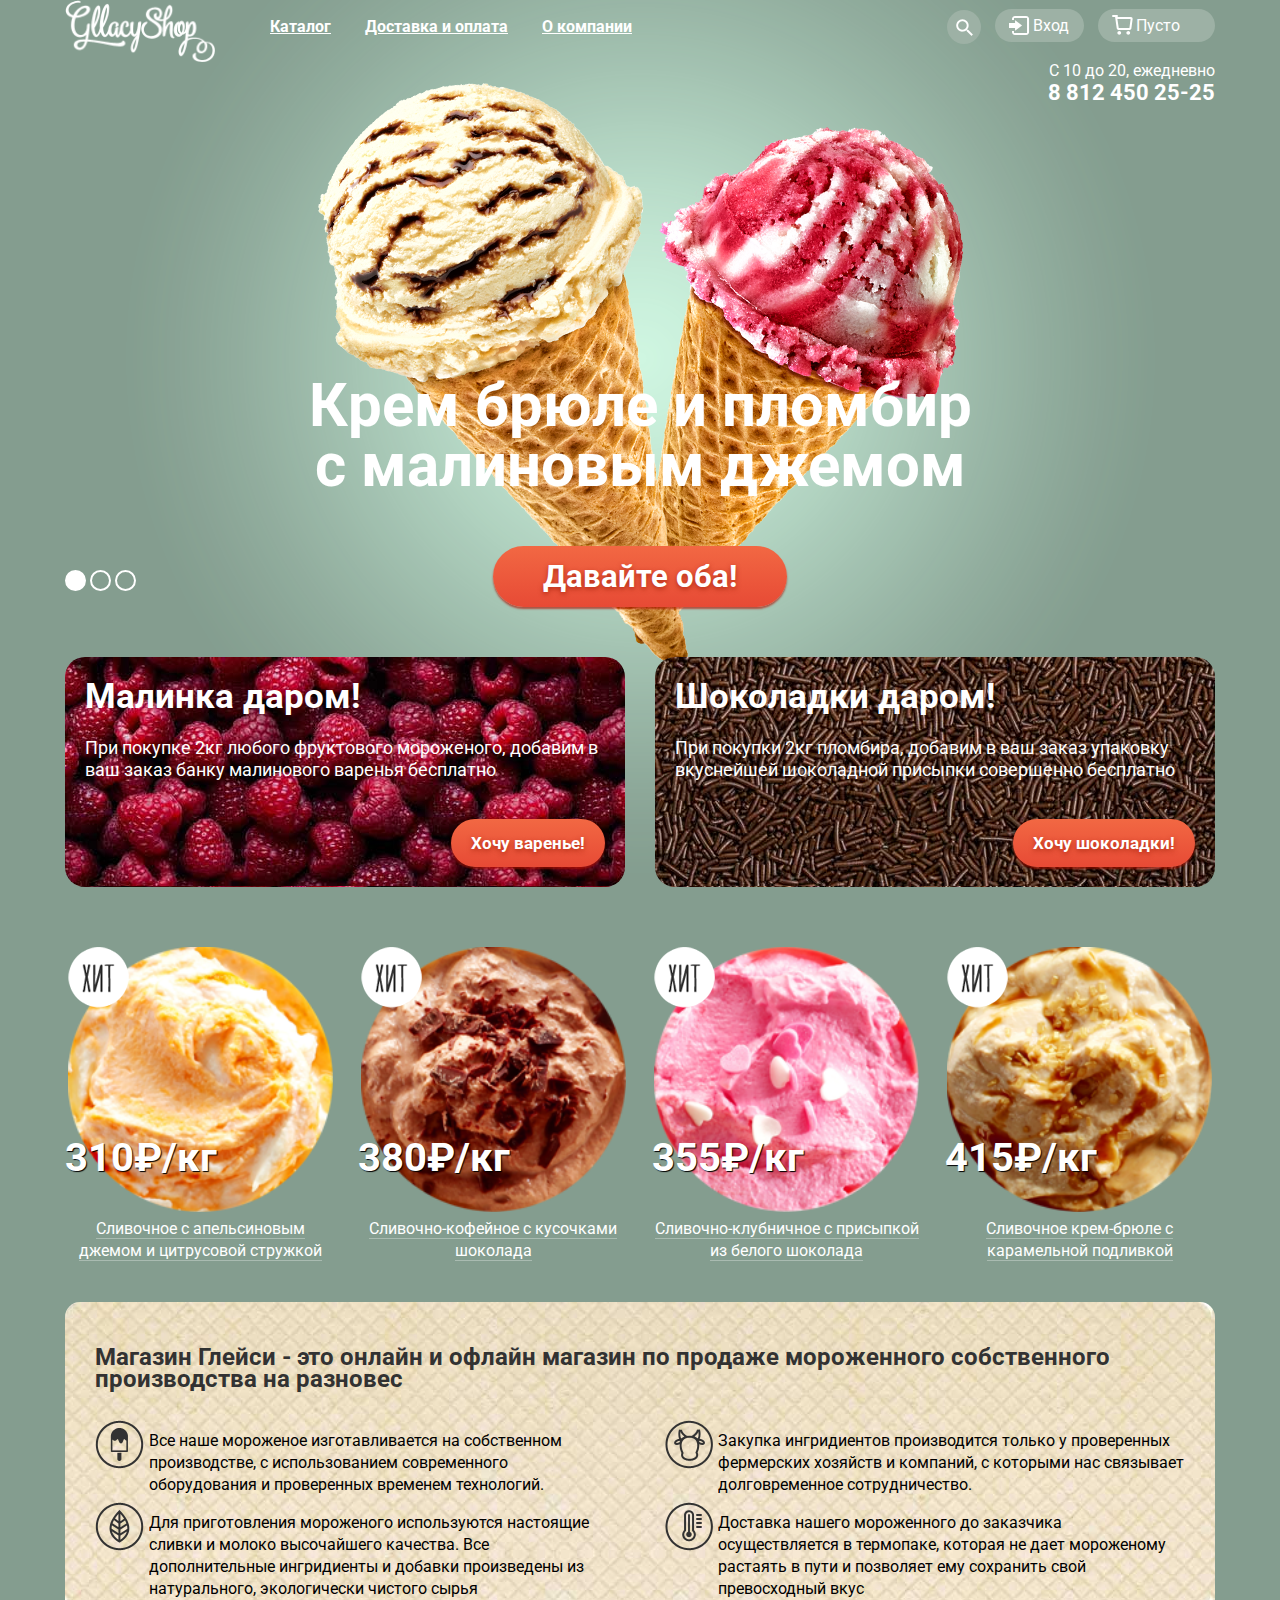
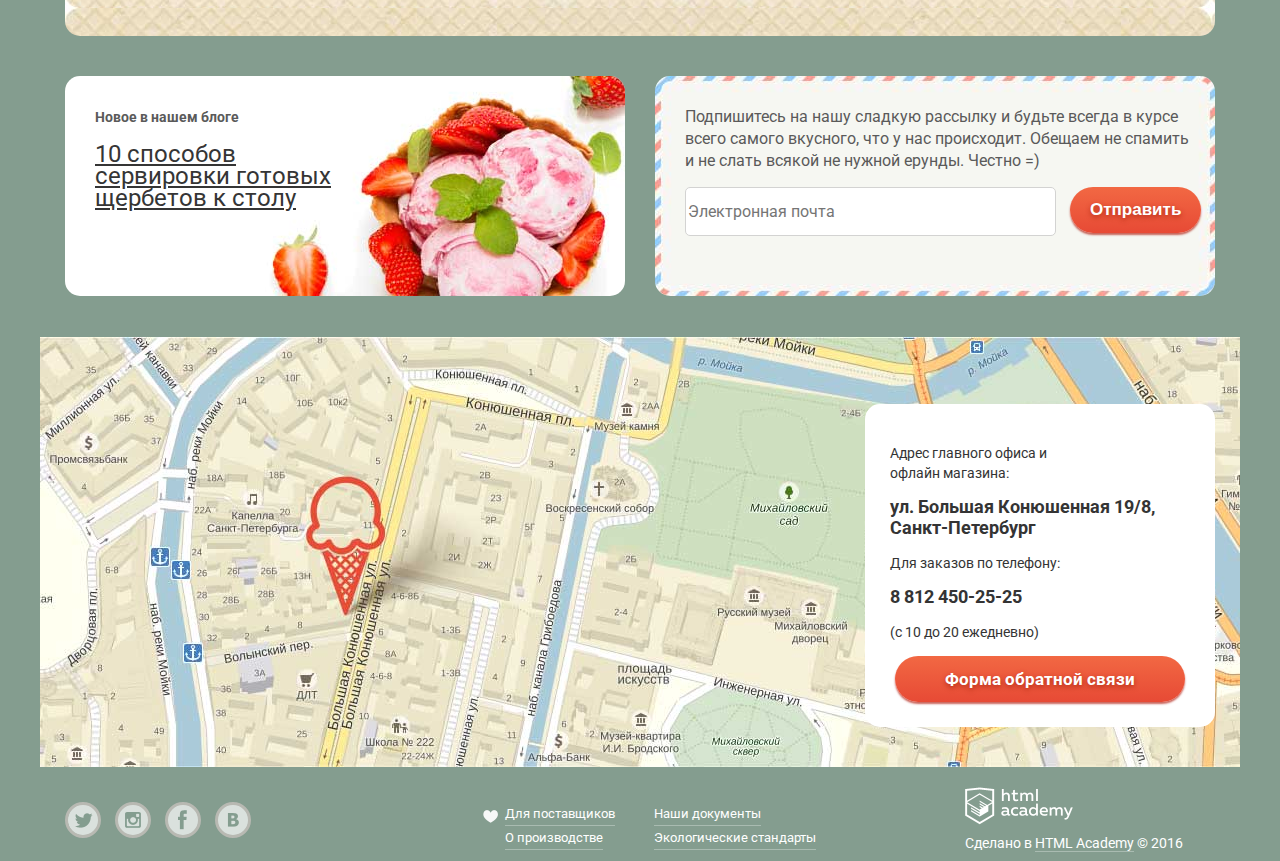
==== index.html @ c6b17bcb "Глэйси с элементами стилей" ====
<!DOCTYPE html>
<html lang="ru">
  <head>
    <meta charset="utf-8">
    <title>HTML Academy: Глейси</title>
    <link href='https://fonts.googleapis.com/css?family=Roboto:400,700&subset=latin,cyrillic-ext' rel='stylesheet' type='text/css'>
    <link rel="stylesheet" href="css/style.css">
  </head>
  <body>
    <input type="radio" id="btn_1" name="radio_toggle" class="radio_btn" checked>
    <input type="radio" id="btn_2" name="radio_toggle" class="radio_btn">
    <input type="radio" id="btn_3" name="radio_toggle" class="radio_btn">
    <div class="site_wrapper">
      <header class="main_header">
        <div class="container  clearfix">
          <img src="img/logo154-64.png" class="main_logo">
          <nav class="main_navigation">
            <ul>
              <li><a href="#">Каталог</a></li>
              <li><a href="#">Доставка и оплата</a></li>
              <li><a href="#">О компании</a></li>
            </ul>
          </nav>
          <div class="user_block">
            <div class="user_block_search">
              <div class="search_icon"></div>
              <input type="search" class="input_block_search">
            </div>
            <div class="user_block_enter">
              <a href="#">Вход</a>
            </div>
            <div class="user_block_basket">
              <a href="#">Пусто</a>
            </div>
          </div>
          <div class="work_time">
              C 10 до 20, ежедневно
              <b>8 812 450 25-25</b>
          </div>
        </div>
      </header>
      <main class="container">
        <div class="main_slider">
          <div class="slider_control">
            <label for="btn_1" class="slider_control_btn"></label>
            <label for="btn_2" class="slider_control_btn"></label>
            <label for="btn_3" class="slider_control_btn"></label>
          </div>
          <div class="slider_items" id="slider_item_1">
            <h2>Крем брюле и пломбир с малиновым джемом</h2>
            <a href="#" class="slider_btn">Давайте оба!</a>
          </div>
          <div class="slider_items" id="slider_item_2">
            <h2>Шоколадный пломбир и лимонный сорбет</h2>
            <a href="#" class="slider_btn">Давайте оба!</a>
          </div>
          <div class="slider_items" id="slider_item_3">
            <h2>Пломбир с помадкой и клубничный щербет</h2>
            <a href="#" class="slider_btn">Давайте оба!</a>
          </div>
        </div>
        <section class="main_actions clearfix">
          <article class="main_actions_item straw_item">
           <h2>Малинка даром!</h2>
           <p>При покупке 2кг любого фруктового мороженого,
             добавим в ваш заказ банку малинового варенья бесплатно</p>
           <a class="btn_style" href="#">Хочу варенье!</a>
         </article>
         <article class="main_actions_item choco_item">
           <h2>Шоколадки даром!</h2>
           <p>При покупки 2кг пломбира, добавим в ваш заказ упаковку
            вкуснейшей шоколадной присыпки совершенно бесплатно</p>
           <a class="btn_style" href="#">Хочу шоколадки!</a>
         </article>
        </section>
        <section class="main_catalog_item">
          <article class="catalog_item">
            <img src="img/icon/hit.png" class="hit_img">
            <img src="img/citrus.png" width="265px" height="265px" class="catalog_img">
            <div class="catalog_price">310&#8381/кг</div>
            <a href="#" class="catalog_btn">Сливочное с апельсиновым джемом и цитрусовой стружкой</a>
          </article>
          <article class="catalog_item">
            <img src="img/icon/hit.png" class="hit_img">
            <img src="img/choco.png" width="265px" height="265px" class="catalog_img">
            <div class="catalog_price">380&#8381/кг</div>
            <a href="#" class="catalog_btn">Сливочно-кофейное с кусочками шоколада</a>
          </article>
          <article class="catalog_item">
            <img src="img/icon/hit.png" class="hit_img">
            <img src="img/straw.png" width="265px" height="265px" class="catalog_img">
            <div class="catalog_price">355&#8381/кг</div>
            <a href="#" class="catalog_btn">Сливочно-клубничное с присыпкой из белого шоколада</a>
          </article>
          <article class="catalog_item">
            <img src="img/icon/hit.png" class="hit_img">
            <img src="img/cream.png" width="265px" height="265px" class="catalog_img">
            <div class="catalog_price">415&#8381/кг</div>
            <a href="#" class="catalog_btn">Сливочное крем-брюле с карамельной подливкой</a>
          </article>
        </section>
        <div class="main_shop_about clearfix">
          <h3>Магазин Глейси - это онлайн и офлайн магазин по продаже мороженного
              собственного производства на разновес</h3>
          <div class="shop_about_left">
            <div class="shop_about_block">
              <img src="img/icon/icecream49-49.png">
              <p>Все наше мороженое изготавливается на собственном производстве,
                       с использованием современного оборудования и проверенных временем
                       технологий.</p>
            </div>
            <div class="shop_about_block">
              <img src="img/icon/leaf49-49.png">
              <p>Для приготовления мороженого используются настоящие сливки и
                       молоко высочайшего качества. Все дополнительные ингридиенты и
                       добавки произведены из натурального, экологически чистого
                       сырья</p>
            </div>
          </div>
          <div class="shop_about_right">
            <div class="shop_about_block">
              <img src="img/icon/cow49-49.png">
              <p>Закупка ингридиентов производится только у проверенных
                       фермерских хозяйств и компаний, с которыми нас связывает
                       долговременное сотрудничество.</p>
            </div>
            <div class="shop_about_block">
              <img src="img/icon/term48-49.png">
              <p>Доставка нашего мороженного до заказчика осуществляется
                       в термопаке, которая не дает мороженому растаять в пути
                       и позволяет ему сохранить свой превосходный вкус</p>
            </div>
          </div>
        </div>
        <div class="shop_blog clearfix">
          <div class="shop_blog_new">
            <h3>Новое в нашем блоге</h3>
            <a href="#">10 способов сервировки готовых щербетов к столу</a>
          </div>
          <div class="shop_blog_subscribe">
            <p>Подпишитесь на нашу сладкую рассылку и будьте всегда в курсе
             всего самого вкусного, что у нас происходит. Обещаем не спамить
             и не слать всякой не нужной ерунды. Честно =)</p>
             <form method="get" action="#">
               <input type="text" name="mail" placeholder="Электронная почта">
               <button type="submit" class="btn_style">Отправить</button>
             </form>
           </div>
        </div>
      <div class="container_map">
        <img src="img/map1200-430.jpg">;
        <div class="map_block_address">
          <p>Адрес главного офиса и
             офлайн магазина:</p>
          <b>ул. Большая Конюшенная 19/8, Санкт-Петербург</b>
          <p>Для заказов по телефону:</p>
             <b>8 812 450-25-25</b>
             <p>(с 10 до 20 ежедневно)</p>
          <a class="address_btn" href="#">Форма обратной связи</a>
        </div>
      </div>
    </main>
    <footer class="main_footer">
      <div class="container  clearfix">
        <div class="social_block">
          <a href="#"><div class="twitter_block"></div></a>
          <a href="#"><div class="insta_block"></div></a>
          <a href="#"><div class="fb_block"></div></a>
          <a href="#"><div class="pasha_block"></div></a>
        </div>
        <div class="documents_block">
            <a href=# class="heart_marker">Для поставщиков</a>
            <a href="#">Наши документы</a>
            <a href=#>О производстве</a>
            <a href="#">Экологические стандарты</a>
        </div>
        <div class="academy_block">
          <a href="#"><img src="img/htmllogo108-38.png"></a>
          <p>Сделано в <a href="#" class="academy_link">HTML Academy</a> &#169 2016</p>
        </div>
      </div>
    </footer>
  </div>
 </body>
</html>
---- css/style.css ----
body {
  font-family: 'Roboto', sans-serif;
  font-size: 16px;
  line-height: 22px;
  padding: 0px;
  margin: 0px;
  background-color: #849d8f;
}
h1 {
  font-size: 60px;
  color: white;
}
h2 {
  font-size: 35px;
  color: white;
}
h3 {
  font-size: 24px;
  color: #323232;
}
.clearfix {
  content: '';
  display: table;
  clear: both;
}
.container {
  width: 1150px;
  margin-left: auto;
  margin-right: auto;
  padding: 0px 25px 0px 25px;

}
.main_navigation {
  float: left;
  width: 500px;
}
.main_logo {
  float: left;
  width: 150px;
}
.main_navigation li {
  display: inline-block;
  font-weight: bold;
}
.main_navigation a {
  color: white;
  padding: 5px 15px;
  border-radius: 35px;
}
.main_navigation a:hover {
  background: #f7f6f3;
  color: #333333;
  text-decoration: none;
}
.main_navigation a:active {
  background: #f7f6f3;
  color: #333333;
  text-decoration: none;
  box-shadow: inset 0px 2px 2px #686868;
}
.nav_catalog_menu {
  position: absolute;
  width: 145px;
  background-color: white;
  padding: 15px 20px;
}
.main_logo {
  float: left;
}
.user_block {
  float: right;
  margin-top: 10px;
}
.user_block div {
  display: inline-block;
  margin-left: 10px;
}
.user_block input[type="search"] {
  display: none;
}
.user_block a {
  color: white;
  text-decoration: none;
  vertical-align: middle;
  background-color: #9db1a5;
}
.user_block_enter a {
  padding: 7px 15px 7px 10px;
  border-radius: 35px;
}
.user_block_enter a::before {
  content: '';
  display: inline-block;
  width: 20px;
  height: 20px;
  vertical-align: middle;
  background-image: url('../img/icon/enter21-19.png');
  background-repeat: no-repeat;
  background-position: 50% 50%;
  padding-right: 8px;
  margin-bottom: 4px;
}
.user_block_enter a:hover {
  background-color: #f8f7f4;
  color: black;
}
.user_block_enter a:hover::before {
  background-image: url('../img/icon/sign-in-black.png');
  background-repeat: no-repeat;
  background-position: 50% 50%;
}
.user_block_basket a {
  padding: 7px 35px 7px 10px;
  border-radius: 35px;
}
.user_block_basket a::before {
  content: '';
  display: inline-block;
  width: 20px;
  height: 20px;
  vertical-align: middle;
  background-image: url('../img/icon/basket21-20.png');
  background-repeat: no-repeat;
  background-position: 50% 50%;
  padding-right: 8px;
  margin-bottom: 4px;
}
.user_block_basket a:hover {
  background-color: #f8f7f4;
  color: black;
}
.user_block_basket a:hover::before {
  background-image: url('../img/icon/basket-black.png');
  background-repeat: no-repeat;
  background-position: 50% 50%;
}
.search_icon {
  width: 20px;
  height: 20px;
  background-image: url('../img/icon/loup.png');
  background-repeat: no-repeat;
  background-position: 50% 50%;
  vertical-align: middle;
  text-align: center;
  padding: 7px;
  border-radius: 50%;
  background-color: #9db1a5;
  cursor: pointer;
}
.search_icon:hover {
  background-color: #f8f7f4;
  background-repeat: no-repeat;
  background-position: 50% 50%;
  background-image: url('../img/icon/search-hover.png');
}

.work_time {
  color: white;
  width: 175px;
  margin-left: auto;
  margin-top: 60px;
  font-weight: 14px;
  text-align: right;
}
.work_time b {
  font-size: 22px;
}
.site_wrapper {
  background-color: #849d8f;
  background-image: url('../img/mainlogo1045-881.png');
  background-repeat: no-repeat;
  background-position: top center;
}
.main_slider {
  width: 1150px;
  margin-left: auto;
  margin-right: auto;
  margin-bottom: 60px;
  margin-top: 270px;
  position: relative;
}
.slider_items {
  display: none;
  text-align: center;
}
.slider_items h2 {
  font-size: 60px;
  line-height: 60px;
  width: 675px;
  margin-left: auto;
  margin-right: auto;
  margin-bottom: 60px;
  z-index: 1;
}
.slider_items a {
  font-size: 31px;
  font-weight: bold;
  line-height: 41px;
  vertical-align: top;
  color: white;
  text-decoration: none;
  padding: 12px 50px;
  background: linear-gradient(to bottom, #f26843 0%, #e74a35 100%);
  border-radius: 35px;
  text-shadow: 0px 2px 5px rgba(160, 32, 11, 0.76);
  box-shadow: 0px 2px 2px rgba(172, 16, 0, 0.64);
}
.slider_items a:hover {
  background: linear-gradient(to bottom, #f58669 0%, #ec6f5e 100%);
  box-shadow: 0px 2px 2px rgba(172, 16, 0, 1);
}
.slider_items a:active {
  background: linear-gradient(to bottom, #d84732 0%, #e1613e 100%);
  box-shadow: inset 0px 2px 2px rgba(172, 16, 0, 1);
}
.radio_btn {
  display: none;
}
#btn_1:checked ~ .site_wrapper #slider_item_1,
#btn_2:checked ~ .site_wrapper #slider_item_2,
#btn_3:checked ~ .site_wrapper #slider_item_3 {
  display: block;
}
#btn_1:checked ~ .site_wrapper {
  background-color: #849d8f;
  background-image: url('../img/mainlogo1045-881.png');
}
#btn_2:checked ~ .site_wrapper {
  background-color: #8996a6;
  background-image: url('../img/slide2-1046-845.png');
}
#btn_3:checked ~ .site_wrapper {
  background-color: #9d8b84;
  background-image: url('../img/slide3-1046-838.png');
}
#btn_1:checked ~ .site_wrapper label[for="btn_1"],
#btn_2:checked ~ .site_wrapper label[for="btn_2"],
#btn_3:checked ~ .site_wrapper label[for="btn_3"] {
  background-color: white;
}
.slider_control {
  position: absolute;
  bottom: 0px;
  left: 0px;
}
.slider_control_btn {
  display: inline-block;
  width: 17px;
  height: 17px;
  border: 2px solid white;
  border-radius: 50%;
  cursor: pointer;
}
.main_actions {
  display: flex;
  justify-content: space-between;
  flex-wrap: wrap;
}
.main_actions_item {
  width: 560px;
  height: 230px;
  border-radius: 20px;
}
.straw_item {
  background-image: url('../img/straw-back560-229.jpg');
}
.choco_item {
  background-image: url('../img/choco-back560-229.jpg');
}
.main_actions_item h2 {
  margin-left: 20px;
}
.main_actions_item p {
  color: white;
  margin-left: 20px;
  font-size: 18px;
}
.main_actions_item a {
  float: right;
  margin-right: 20px;
  margin-top: 20px;
  vertical-align: top;
  color: white;
  text-decoration: none;
  padding: 13px 20px;
  background: linear-gradient(to bottom, #f26843 0%, #e74a35 100%);
  border-radius: 35px;
  text-shadow: 0px 2px 5px rgba(160, 32, 11, 0.76);
  box-shadow: 0px 2px 2px rgba(172, 16, 0, 0.64);
}
.main_actions_item a:hover {
  background: linear-gradient(to bottom, #f58669 0%, #ec6f5e 100%);
  box-shadow: 0px 2px 2px rgba(172, 16, 0, 1);
}
.main_actions_item a:active {
  background: linear-gradient(to bottom, #d84732 0%, #e1613e 100%);
  box-shadow: inset 0px 2px 2px rgba(172, 16, 0, 1);
}
.catalog_btn:hover {
  color: #ffbc9e;
  border-bottom: 1px solid #ffbc9e;
}
.main_catalog_item {
  display: flex;
  justify-content: space-between;
  flex-wrap: wrap;
  margin-top: 60px;
  width: 1150px;
}
.main_catalog_item article {
  width: 270px;
  position: relative;
  text-align: center;
}
.catalog_item .hit_img {
  position: absolute;
}
.catalog_item .catalog_price {
  color: white;
  font-size: 40px;
  font-weight: bold;
  position: absolute;
  top: 200px;
  text-shadow: 1px 1px 1px black;
}
.catalog_item a {
  color: white;
  text-decoration: none;
  border-bottom: 1px solid #a9bbb1;
}
.main_shop_about {
  background: url("../img/wafer1146-306.jpg");
  border-radius: 15px;
  padding: 20px 30px;
  margin: 40px 0px 40px 0px;
}
.shop_about_left {
  float: left;
  width: 520px;
  vertical-align: top;
}
.shop_about_right {
  float: right;
  width: 520px;
  vertical-align: top;
}
.shop_about_block p {
  font-size: 16px;
  overflow: hidden;
}
.shop_about_block img {
  float: left;
  margin-right: 5px;
  margin-top: -10px;
}
.shop_blog {
  width: 1150px;
  margin-left: auto;
  margin-right: auto;
  margin-bottom: 40px;
}
.shop_blog_new,
.shop_blog_subscribe {
  float: left;
  width: 560px;
  border-radius: 15px;
}
.shop_blog_new {
  height: 220px;
  background: url('../img/strawwb560-220.jpg');
}
.shop_blog_new h3 {
  font-size: 14px;
  color: #5a5a5a;
  margin: 30px 0px 15px 30px;
}
.shop_blog_new a {
  display: block;
  width: 280px;
  font-size: 24px;
  color: #353535;
  text-decoration: underline;
  margin: 0px 0px 0px 30px;
}
.shop_blog_new a:hover {
  color: #ffbc9e;
}
.shop_blog_subscribe {
  height: 220px;
  background: url('../img/mail560-220.jpg');
  margin-left: 30px;
}
.shop_blog_subscribe p {
  color: #5a5a5a;
  margin: 30px 15px 15px 30px;
}
.shop_blog_subscribe form {
  margin: 0px 0px 0px 30px;
}
input[type="text"] {
  font-family: 'Roboto', sans-serif;
  font-size: 16px;
  font-style: normal;
  height: 45px;
  width: 365px;
  border-radius: 5px;
  border: 1px solid #d3d3d2;
  font-size: 16px;
}
.btn_style {
  border: none;
  margin-left: 10px;
  font-size: 17px;
  font-weight: bold;
  vertical-align: top;
  color: white;
  text-decoration: none;
  padding: 13px 20px;
  background: linear-gradient(to bottom, #f26843 0%, #e74a35 100%);
  border-radius: 35px;
  text-shadow: 0px 2px 5px rgba(160, 32, 11, 0.76);
  box-shadow: 0px 2px 2px rgba(172, 16, 0, 0.64);
  outline: none;
  cursor: pointer;
}
.btn_style:hover {
  background: linear-gradient(to bottom, #f58669 0%, #ec6f5e 100%);
  box-shadow: 0px 2px 2px rgba(172, 16, 0, 1);
}
.btn_style:active {
  background: linear-gradient(to bottom, #d84732 0%, #e1613e 100%);
  box-shadow: inset 0px 2px 2px rgba(172, 16, 0, 1);
}
.container_map {
  position: relative;
  height: 430px;
  border-top: 0.1px solid rgba(1, 1, 1, 0.0);
}
.container_map img {
  position: absolute;
  left: -25px;
  z-index: 1;
}
.map_block_address {
  position: relative;
  width: 300px;
  margin: 45px 0px 0px auto;
  padding: 25px 25px;
  background: white;
  border-radius: 15px;
  color: #343434;
  line-height: 20px;
  z-index: 10;
}
.map_block_address p {
  font-size: 14px;
  width: 175px;
}
.map_block_address b {
  font-size: 18px;
}
.address_btn{
  display: block;
  width: 250px;
  margin-left: auto;
  margin-right: auto;
  text-align: center;
  border: none;
  font-size: 17px;
  font-weight: bold;
  vertical-align: top;
  color: white;
  text-decoration: none;
  padding: 13px 20px;
  background: linear-gradient(to bottom, #f26843 0%, #e74a35 100%);
  border-radius: 35px;
  text-shadow: 0px 2px 5px rgba(160, 32, 11, 0.76);
  box-shadow: 0px 2px 2px rgba(172, 16, 0, 0.64);
}
.address_btn:hover {
  background: linear-gradient(to bottom, #f58669 0%, #ec6f5e 100%);
  box-shadow: 0px 2px 2px rgba(172, 16, 0, 1);
}
.address_btn:active {
  background: linear-gradient(to bottom, #d84732 0%, #e1613e 100%);
  box-shadow: inset 0px 2px 2px rgba(172, 16, 0, 1);
}
.social_block {
  float: left;
  padding-top: 35px;
  width: 265px;
}
.social_block a {
  display: inline-block;
  margin-right: 10px;
}
.social_block .twitter_block {
  background-image: url('../img/icon/tw.png');
  background-position: -1px -1px;
  background-repeat: no-repeat;
  opacity: 0.7;
  width: 30px;
  height: 30px;
  border: 3px solid #cec5c2;
  border-radius: 50%;
}
.social_block .twitter_block:hover {
  opacity: 1;
}
.social_block .twitter_block:active {
  box-shadow: inset 0px 2px 3px #9b9b9b;
}
.social_block .insta_block {
  background-image: url('../img/icon/insta.png');
  background-position: -1px -1px;
  background-repeat: no-repeat;
  opacity: 0.7;
  width: 30px;
  height: 30px;
  border: 3px solid #cec5c2;
  border-radius: 50%;
}
.social_block .insta_block:hover {
  opacity: 1;
}
.social_block .insta_block:active {
  box-shadow: inset 0px 2px 3px #9b9b9b;
}
.social_block .fb_block {
  background-image: url('../img/icon/fb.png');
  background-position: -1px -1px;
  background-repeat: no-repeat;
  opacity: 0.7;
  width: 30px;
  height: 30px;
  border: 3px solid #cec5c2;
  border-radius: 50%;
}
.social_block .fb_block:hover {
  opacity: 1;
}
.social_block .fb_block:active {
  box-shadow: inset 0px 2px 3px #9b9b9b;
}
.social_block .pasha_block {
  background-image: url('../img/icon/vk.png');
  background-position: -1px -1px;
  background-repeat: no-repeat;
  opacity: 0.7;
  width: 30px;
  height: 30px;
  border: 3px solid #cec5c2;
  border-radius: 50%;
}
.social_block .pasha_block:hover {
  opacity: 1;
}
.social_block .pasha_block:active {
  box-shadow: inset 0px 2px 3px #9b9b9b;
}
.documents_block {
  float: left;
  width: 400px;
  padding-top: 35px;
  margin-left: 140px;

}
.documents_block a {
  position: relative;
  display: inline-block;
  margin-left: 35px;
  text-decoration: none;
  color: white;
  border-bottom: 1px solid #a9bbb1;
  font-size: 13px;
}
.documents_block a:last-child {
  margin-left: 47px;
}
.documents_block a:hover {
  color: #ffbc9e;
  border-bottom: 1px solid #ffbc9e;
}
.heart_marker:before {
  content: '';
  display: block;
  position: absolute;
  left: -25px;
  top: 3px;
  width: 20px;
  height: 20px;
  background: url('../img/icon/heart15-13.png') no-repeat 50% 50%;
}
.academy_block {
  margin-top: 20px;
  float: right;
  font-size: 14px;
  line-height: 8px;
  width: 250px;
  color: white;
}
.academy_block .academy_link {
  font-size: 14px;
  line-height: 8px;
  width: 250px;
  color: white;
  text-decoration: none;
  border-bottom: 1px solid #a9bbb1;
}
.academy_block .academy_link:hover {
  color: #ffbc9e;
  border-bottom: 1px solid #ffbc9e;
}
.breadcrumb {
  margin-top: -40px;
  margin-left: -40px;
}
.breadcrumb li {
  display: inline-block;
  margin-right: 10px;
  font-size: 14px;
  color: white;
}
.breadcrumb li a {
  color: white;
  text-decoration: none;
  border-bottom: 1px solid #c2cec7;
}

.container h1 {
  margin-top: 10px;
  font-size: 35px;
}
.item_container {
  display: flex;
  justify-content: space-between;
  flex-wrap: wrap;
}
.item_container article {
  width: 270px;
  position: relative;
  margin-bottom: 40px;
  vertical-align: top;
  text-align: center;
}
.catalog_paging {
  float: right;
}
.main_navigation .visit_page {
  background-color: #d07058;
  text-decoration: none;
}
.main_form {
  font-size: 0;
  margin-bottom: 40px;
}
.filter_item h5 {
  margin-bottom: 10px;
  margin-left: 15px;
}
.filter_item {
  font-family: 'Roboto', sans-serif;
  font-size: 16px;
  font-style: normal;
  font-weight: normal;
  display: inline-block;
  vertical-align: top;
  color: white;
  margin-right: 15px;
}
.select_styled {
  border: none;
  background-color: #a9b9af;
  padding: 7px 15px;
  border-radius: 35px;
  vertical-align: middle;
  color: white;
  font-size: 16px;
  outline: none;
  border: none;
}
.select_styled:hover {
  background-color: white;
  color: black;
}
.range_filter {
  width: 190px;
  background-color: #a9b9af;
  padding: 15px;
  position: relative;
  overflow: hidden;
  border-radius: 35px;
}
.range_filter .scale {
  height: 5px;
  background: #d1d9d2;
}
.range_filter .bar {
  width: 95px;
  height: 5px;
  background: white;
  margin-left: auto;
  margin-right: auto;
}
.range_filter .toggle {
  position: absolute;
  width: 20px;
  height: 20px;
  background-color: white;
  border-radius: 50%;
  left: 30px;
  top: 7px;
  cursor: pointer;
  box-shadow: 0px 2px 2px #98a79e;
}
.range_filter .max_toggle {
  left: 165px;
}
.range_filter .min_toggle {
  left: 30px;
}
.filter_radio {
  position: relative;
  border: none;
  background-color: #a9b9af;
  padding: 7px 0px 7px 15px;
  border-radius: 35px;
  vertical-align: middle;
  color: white;
  font-size: 16px;
}
.filter_radio label {
  position: relative;
  margin-left: 35px;
  margin-right: 15px;
}

.filter_radio input[type="radio"] {
  display: none;
}
.filter_radio input[type="radio"] + .radio_indicator {
  position: absolute;
  width: 10px;
  height: 10px;
  padding: 5px;
  border: 1px solid white;
  border-radius: 50%;
  left: -30px;
  top: -2px;
  cursor: pointer;
}
.filter_radio input[type="radio"] + .radio_indicator::before {
  position: absolute;
  content: '';
  width: 10px;
  height: 10px;
  border-radius: 50%;
  top: 5px;
  left: 5px;
}
.filter_radio input[type="radio"]:checked + .radio_indicator::before {
  background-color: white;
}
.filter_chbx {
  position: relative;
  background-color: #a9b9af;
  padding: 7px 0px 7px 15px;
  border-radius: 35px;
  vertical-align: middle;
  color: white;
  font-size: 16px;
}
.filter_chbx label {
  vertical-align: top;
  position: relative;
  margin-left: 35px;
  margin-right: 15px;
}
.filter_chbx input[type="checkbox"] {
  display: none;
}
.chbx_indicator {
  position: absolute;
  width: 10px;
  height: 10px;
  padding: 5px;
  border: 1px solid white;
  border-radius: 5px;
  left: -30px;
  top: -1px;
  cursor: pointer;
}
.filter_chbx input[type="checkbox"]:checked + .chbx_indicator::before{
  position: absolute;
  left: 10px;
  content: '';
  width: 2px;
  height: 10px;
  background-color: white;
  transform: rotate(45deg);
}
.filter_chbx input[type="checkbox"]:checked + .chbx_indicator::after {
  position: absolute;
  top: 10px;
  content: '';
  width: 2px;
  height: 5px;
  background-color: white;
  transform: rotate(-45deg);
}
.filter_btn {
  padding: 10px 40px;
  font-size: 16px;
  font-family: 'Roboto', sans-serif;
  font-size: 16px;
  border-radius: 35px;
  border: none;
  margin-top: 54px;
  color: white;
  background: #9aaea3;
  outline: none;
  box-shadow: inset 0px 0px 0px 2px white;
}
.filter_btn:hover {
  background-color: white;
  color: #383939;
}
.filter_btn:active {
  background-color: #eaeaea;
  box-shadow: inset 0px 2px 3px #8a8b8a;
  border: none;
  outline: none;

}
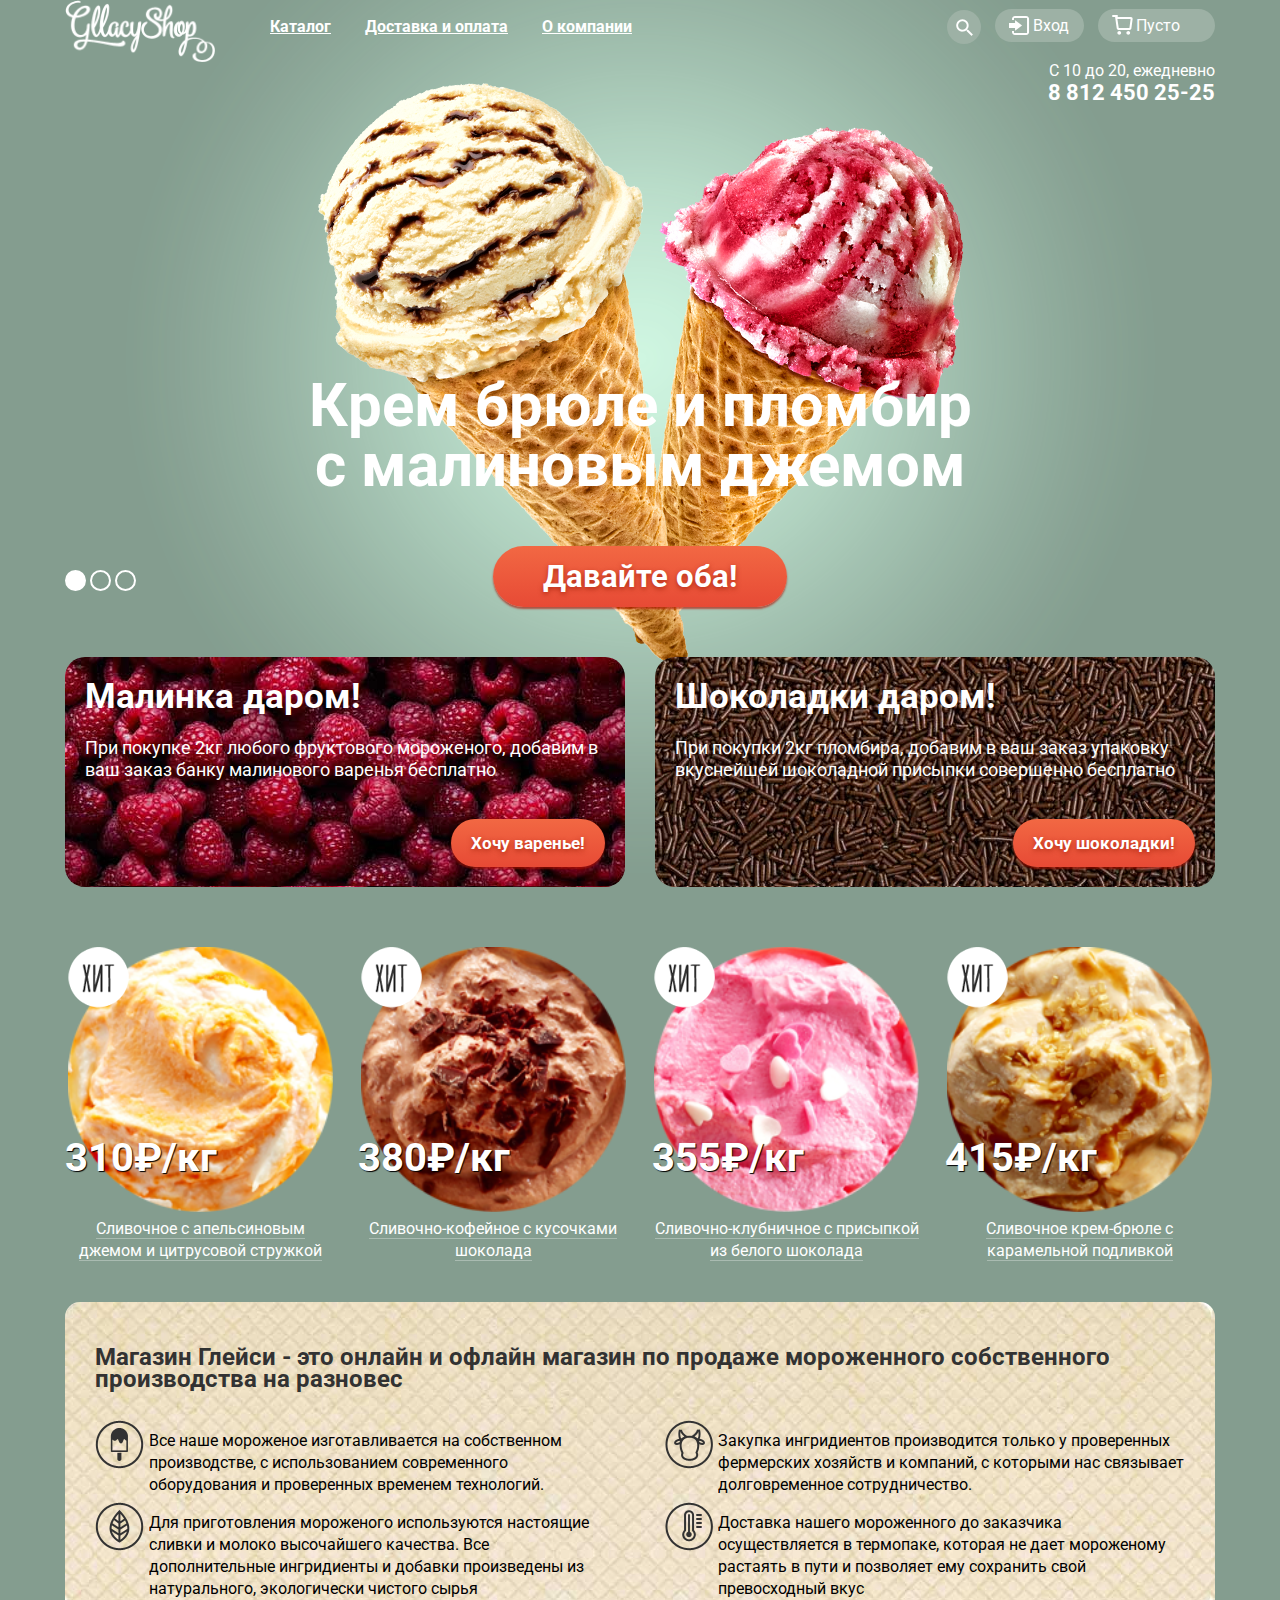
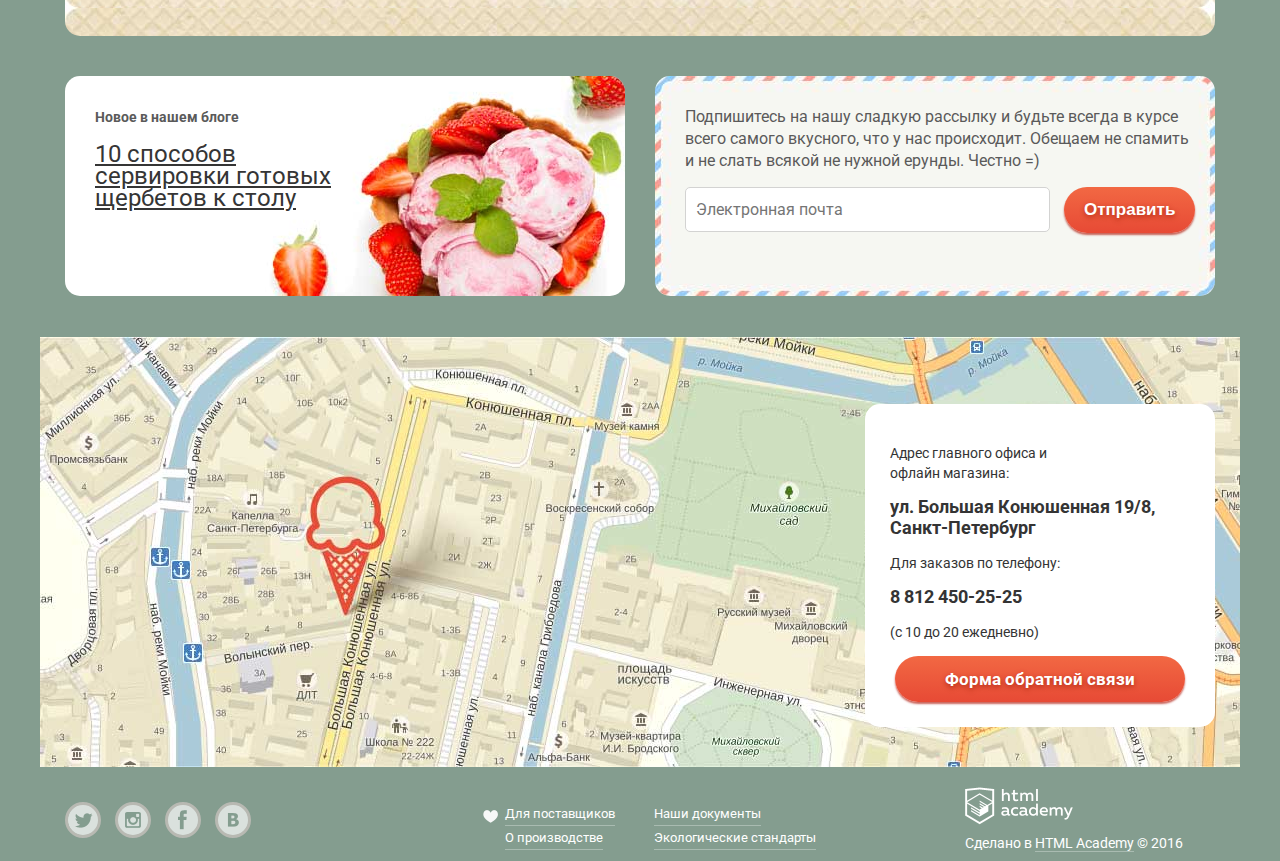
==== commit 13a7b1ca: "Глэйси и почти каталог" ====
--- a/index.html
+++ b/index.html
@@ -5,6 +5,7 @@
     <title>HTML Academy: Глейси</title>
     <link href='https://fonts.googleapis.com/css?family=Roboto:400,700&subset=latin,cyrillic-ext' rel='stylesheet' type='text/css'>
     <link rel="stylesheet" href="css/style.css">
+    <script src="js/script.js"></script>
   </head>
   <body>
     <input type="radio" id="btn_1" name="radio_toggle" class="radio_btn" checked>
@@ -16,7 +17,7 @@
           <img src="img/logo154-64.png" class="main_logo">
           <nav class="main_navigation">
             <ul>
-              <li><a href="#">Каталог</a></li>
+              <li class="main_navigation_catalog"><a href="#">Каталог</a></li>
               <li><a href="#">Доставка и оплата</a></li>
               <li><a href="#">О компании</a></li>
             </ul>
@@ -181,5 +182,24 @@
       </div>
     </footer>
   </div>
+  <ul class="catalog_menu">
+    <li><a href="#">Новинки</a></li>
+    <li><a href="#">Сливочное</a></li>
+    <li><a href="#">Щербеты</a></li>
+    <li><a href="#">Фруктовый лед</a></li>
+    <li><a href="#">Мелорин</a></li>
+  </ul>
+  <form class="search_popup">
+    <input type="search" placeholder="Что ищем?">
+  </form>
+  <form class="sign_in_popup">
+    <input type="text" placeholder="Электронная почта">
+    <input type="password" placeholder="Пароль">
+    <button type="submit" class="btn_style">Войти</button>
+    <div class="signin_help">
+      <a href="#">Забыли пароль?</a>
+      <a href="#">Новая регистрация</a>
+    </div>
+  </form>
  </body>
 </html>
--- a/css/style.css
+++ b/css/style.css
@@ -251,6 +251,9 @@
   border-radius: 50%;
   cursor: pointer;
 }
+.slider_control_btn:hover {
+  background-color: #b2c1b7;
+}
 .main_actions {
   display: flex;
   justify-content: space-between;
@@ -397,7 +400,7 @@
 .shop_blog_subscribe form {
   margin: 0px 0px 0px 30px;
 }
-input[type="text"] {
+.shop_blog_subscribe input[type="text"] {
   font-family: 'Roboto', sans-serif;
   font-size: 16px;
   font-style: normal;
@@ -406,6 +409,8 @@
   border-radius: 5px;
   border: 1px solid #d3d3d2;
   font-size: 16px;
+  outline: none;
+  padding-left: 10px;
 }
 .btn_style {
   border: none;
@@ -637,14 +642,61 @@
   flex-wrap: wrap;
 }
 .item_container article {
+  position: relative;
   width: 270px;
-  position: relative;
   margin-bottom: 40px;
   vertical-align: top;
   text-align: center;
-}
+  padding: 8px;
+}
+.item_container .btn_style {
+  display: none;
+}
+.item_container article:hover {
+  background-color: #a7b8ad;
+  border-radius: 15px;
+}
+.item_container article:hover ~ .btn_style {
+  display: block;
+}
+
 .catalog_paging {
   float: right;
+}
+.catalog_paging .pagin_btn {
+  font-size: 16px;
+  font-weight: normal;
+  display: inline-block;
+  vertical-align: middle;
+  text-decoration: none;
+  padding: 5px 12px;
+  border-radius: 50%;
+  color: white;
+}
+.catalog_paging .paging_active {
+  background-color: white;
+  color: black;
+}
+.catalog_paging .pagin_btn:hover {
+  background-color: #9db1a5;
+}
+.catalog_paging .paging_prev {
+  display: inline-block;
+  vertical-align: middle;
+  width: 10px;
+  height: 10px;
+  border-left: 2px solid #9db1a5;
+  border-bottom: 2px solid #9db1a5;
+  transform: rotateZ(45deg);
+}
+.catalog_paging .paging_next {
+  display: inline-block;
+  vertical-align: middle;
+  width: 10px;
+  height: 10px;
+  border-left: 2px solid white;
+  border-bottom: 2px solid white;
+  transform: rotateZ(-135deg);
 }
 .main_navigation .visit_page {
   background-color: #d07058;
@@ -832,3 +884,133 @@
   outline: none;
 
 }
+.catalog_menu {
+  display: none;
+  position: absolute;
+  top: 45px;
+  left: 405px;
+  width: 140px;
+  background-color: #f8f7f4;
+  border-radius: 5px;
+  text-align: left;
+  padding: 0px;
+  margin: 0px;
+  font-size: 0;
+  box-shadow: 2px 12px 15px 0px #58665e;
+}
+.catalog_menu li {
+  font-family: 'Roboto', sans-serif;
+  font-size: 14px;
+  list-style: none;
+  padding: 5px 0px 5px 0px;
+}
+.catalog_menu li:first-child {
+  font-weight: bold;
+  border-bottom: 1px solid #d1d0ce;
+  margin: 5px 5px 0px 5px;
+}
+.catalog_menu a {
+  text-decoration: none;
+  color: black;
+  width: 100%;
+  margin-left: 20px;
+}
+.catalog_menu li:hover:nth-of-type(2),
+.catalog_menu li:hover:nth-of-type(3),
+.catalog_menu li:hover:nth-of-type(4),
+.catalog_menu li:hover:nth-of-type(5) {
+  background-color: #fbded7;
+}
+.catalog_menu li:active:nth-of-type(2),
+.catalog_menu li:active:nth-of-type(3),
+.catalog_menu li:active:nth-of-type(4),
+.catalog_menu li:active:nth-of-type(5) {
+  background-color: #f6b5a5;
+}
+.search_popup {
+  display: none;
+  position: absolute;
+  top: 50px;
+  left: 835px;
+  padding: 15px;
+  background-color: #f8f7f4;
+  border-radius: 5px;
+  width: 270px;
+  box-shadow: 2px 12px 20px 0px #58665e;
+}
+.search_popup input[type="search"] {
+  font-family: 'Roboto', sans-serif;
+  font-size: 14px;
+  height: 40px;
+  border-radius: 5px;
+  border: 1px solid #d3d3d2;
+  outline: none;
+  width: 100%;
+  padding-left: 10px;
+}
+.sign_in_popup {
+  position: absolute;
+  display: none;
+  top: 50px;
+  left: 950px;
+  width: 255px;
+  padding: 15px;
+  background-color: #f8f7f4;
+  border-radius: 5px;
+  box-shadow: 2px 12px 20px 0px #58665e;
+}
+.sign_in_popup input[type="text"] {
+  font-family: 'Roboto', sans-serif;
+  font-size: 14px;
+  height: 40px;
+  border-radius: 5px;
+  border: 1px solid #d3d3d2;
+  outline: none;
+  width: 240px;
+  padding-left: 10px;
+  margin-bottom: 10px;
+}
+.sign_in_popup input[type="password"] {
+  font-family: 'Roboto', sans-serif;
+  font-size: 14px;
+  height: 40px;
+  border-radius: 5px;
+  border: 1px solid #d3d3d2;
+  outline: none;
+  width: 240px;
+  padding-left: 10px;
+  margin-bottom: 15px;
+}
+.sign_in_popup button {
+  width: 100px;
+}
+.sign_in_popup a {
+  font-family: 'Roboto', sans-serif;
+  font-size: 13px;
+  color: #4d4d4d;
+}
+.sign_in_popup a:hover {
+  color: #ffbc9e;
+}
+.signin_help {
+  width: 120px;
+  float: right;
+}
+input[type="text"]:hover,
+input[type="password"]:hover,
+input[type="search"]:hover {
+  border: 2px solid #c7c6c5;
+}
+input[type="text"]:focus,
+input[type="password"]:focus,
+input[type="search"]:focus {
+  border: 2px solid #8fbdec;
+}
+input[type="text"],
+input[type="password"],
+input[type="search"] {
+  box-sizing: border-box;
+}
+.js_show_selector {
+  display: block;
+}
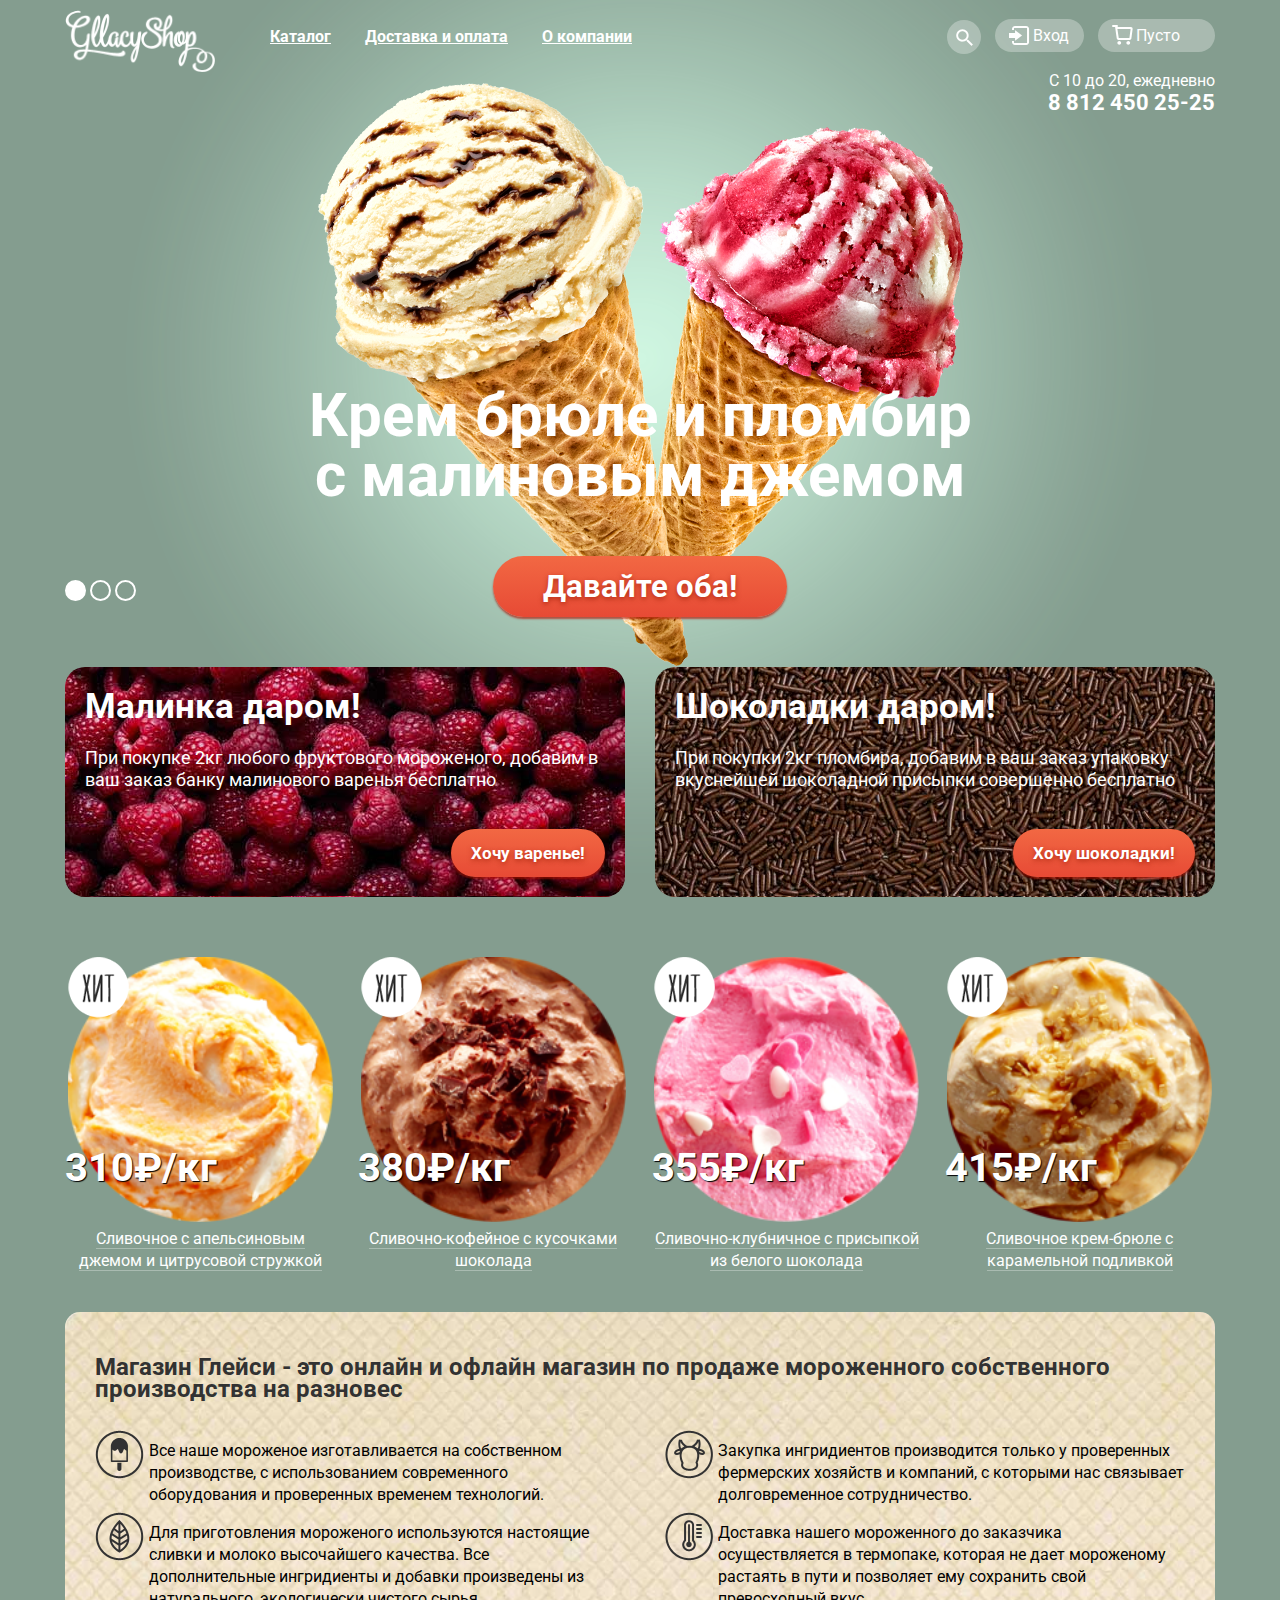
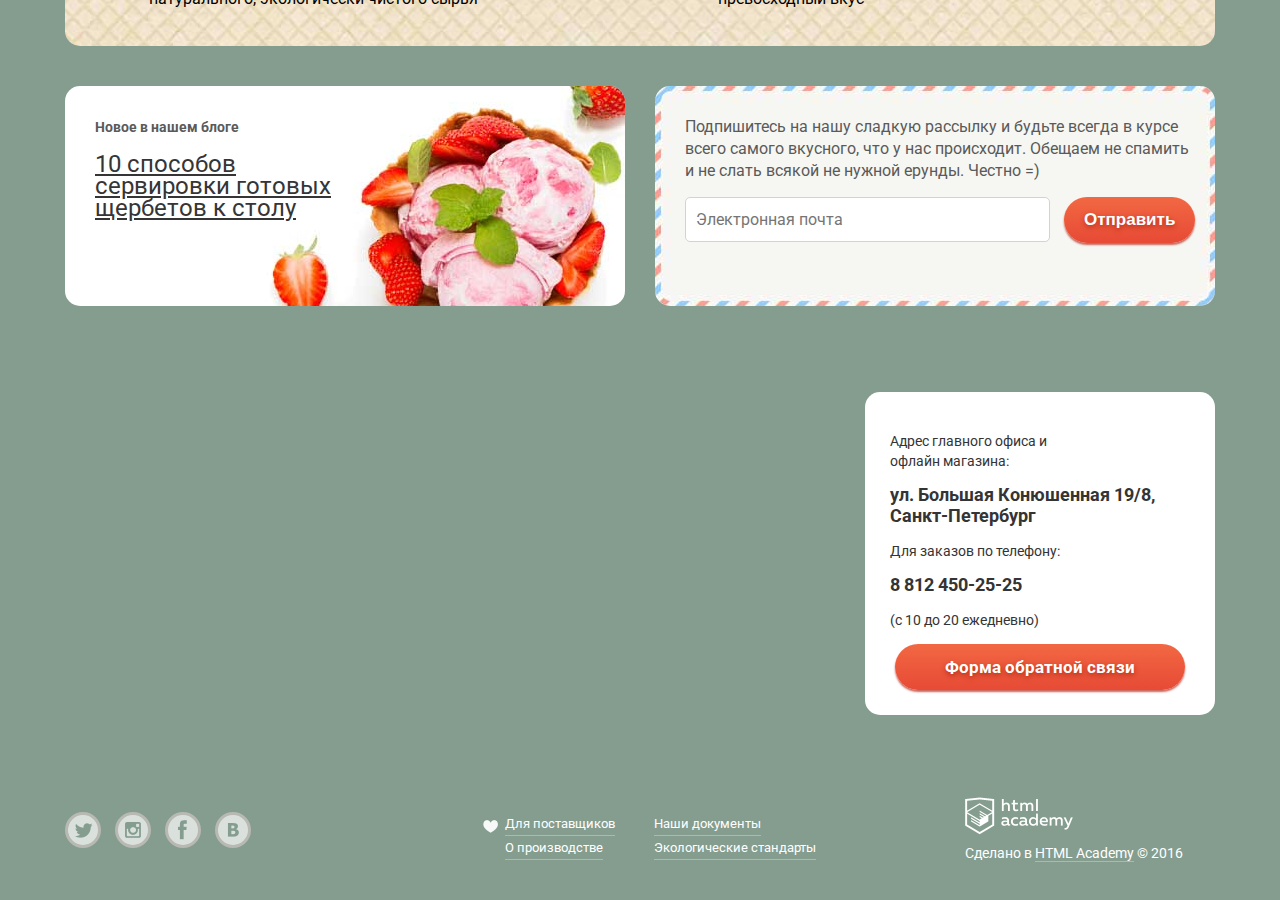
==== commit c414ba79: "Глэйси новые правки" ====
--- a/index.html
+++ b/index.html
@@ -5,7 +5,6 @@
     <title>HTML Academy: Глейси</title>
     <link href='https://fonts.googleapis.com/css?family=Roboto:400,700&subset=latin,cyrillic-ext' rel='stylesheet' type='text/css'>
     <link rel="stylesheet" href="css/style.css">
-    <script src="js/script.js"></script>
   </head>
   <body>
     <input type="radio" id="btn_1" name="radio_toggle" class="radio_btn" checked>
@@ -149,7 +148,6 @@
            </div>
         </div>
       <div class="container_map">
-        <img src="img/map1200-430.jpg">;
         <div class="map_block_address">
           <p>Адрес главного офиса и
              офлайн магазина:</p>
@@ -161,6 +159,7 @@
         </div>
       </div>
     </main>
+    <iframe src="https://www.google.com/maps/embed?pb=!1m18!1m12!1m3!1d1998.598942412389!2d30.32089461595738!3d59.93879686904807!2m3!1f0!2f0!3f0!3m2!1i1024!2i768!4f13.1!3m3!1m2!1s0x4696310fca5ba729%3A0xea9c53d4493c879f!2z0JHQvtC70YzRiNCw0Y8g0JrQvtC90Y7RiNC10L3QvdCw0Y8g0YPQuy4sIDE5LCDQodCw0L3QutGCLdCf0LXRgtC10YDQsdGD0YDQsywgMTkxMTg2!5e0!3m2!1sru!2sru!4v1455857308225" width="600" height="450" frameborder="0" style="border:0" allowfullscreen></iframe>
     <footer class="main_footer">
       <div class="container  clearfix">
         <div class="social_block">
@@ -182,13 +181,15 @@
       </div>
     </footer>
   </div>
-  <ul class="catalog_menu">
-    <li><a href="#">Новинки</a></li>
-    <li><a href="#">Сливочное</a></li>
-    <li><a href="#">Щербеты</a></li>
-    <li><a href="#">Фруктовый лед</a></li>
-    <li><a href="#">Мелорин</a></li>
-  </ul>
+  <div class="sub_catalog_menu">
+    <ul class="catalog_menu">
+      <li><a href="#">Новинки</a></li>
+      <li><a class="sub_menu_btn" href="#">Сливочное</a></li>
+      <li><a class="sub_menu_btn" href="#">Щербеты</a></li>
+      <li><a class="sub_menu_btn" href="#">Фруктовый лед</a></li>
+      <li><a class="sub_menu_btn" href="#">Мелорин</a></li>
+    </ul>
+  </div>
   <form class="search_popup">
     <input type="search" placeholder="Что ищем?">
   </form>
@@ -201,5 +202,6 @@
       <a href="#">Новая регистрация</a>
     </div>
   </form>
+  <script src="js/script.js"></script>
  </body>
 </html>
--- a/css/style.css
+++ b/css/style.css
@@ -33,10 +33,12 @@
 .main_navigation {
   float: left;
   width: 500px;
+  margin-top: 10px;
 }
 .main_logo {
   float: left;
   width: 150px;
+  margin-top: 10px;
 }
 .main_navigation li {
   display: inline-block;
@@ -69,7 +71,7 @@
 }
 .user_block {
   float: right;
-  margin-top: 10px;
+  margin-top: 20px;
 }
 .user_block div {
   display: inline-block;
@@ -82,7 +84,7 @@
   color: white;
   text-decoration: none;
   vertical-align: middle;
-  background-color: #9db1a5;
+  background-color: rgba(255, 255, 255, 0.3);
 }
 .user_block_enter a {
   padding: 7px 15px 7px 10px;
@@ -144,7 +146,7 @@
   text-align: center;
   padding: 7px;
   border-radius: 50%;
-  background-color: #9db1a5;
+  background-color: rgba(255, 255, 255, 0.3);
   cursor: pointer;
 }
 .search_icon:hover {
@@ -158,7 +160,7 @@
   color: white;
   width: 175px;
   margin-left: auto;
-  margin-top: 60px;
+  margin-top: 70px;
   font-weight: 14px;
   text-align: right;
 }
@@ -333,6 +335,7 @@
 }
 .main_shop_about {
   background: url("../img/wafer1146-306.jpg");
+  background-size: 1190px 340px;
   border-radius: 15px;
   padding: 20px 30px;
   margin: 40px 0px 40px 0px;
@@ -441,9 +444,11 @@
   height: 430px;
   border-top: 0.1px solid rgba(1, 1, 1, 0.0);
 }
-.container_map img {
-  position: absolute;
-  left: -25px;
+iframe {
+  position: absolute;
+  bottom: -1600px;
+  height: 430px;
+  width: 100%;
   z-index: 1;
 }
 .map_block_address {
@@ -631,12 +636,16 @@
   text-decoration: none;
   border-bottom: 1px solid #c2cec7;
 }
-
+.breadcrumb li a:hover {
+  color: #ffbc9e;
+  border-bottom: 1px solid #ffbc9e;
+}
 .container h1 {
   margin-top: 10px;
   font-size: 35px;
 }
 .item_container {
+  position: relative;
   display: flex;
   justify-content: space-between;
   flex-wrap: wrap;
@@ -647,7 +656,7 @@
   margin-bottom: 40px;
   vertical-align: top;
   text-align: center;
-  padding: 8px;
+  padding: 8px 8px 25px 8px;
 }
 .item_container .btn_style {
   display: none;
@@ -656,10 +665,10 @@
   background-color: #a7b8ad;
   border-radius: 15px;
 }
-.item_container article:hover ~ .btn_style {
+.item_container article:hover .btn_style {
   display: block;
-}
-
+  margin-top: 25px;
+}
 .catalog_paging {
   float: right;
 }
@@ -872,6 +881,7 @@
   background: #9aaea3;
   outline: none;
   box-shadow: inset 0px 0px 0px 2px white;
+  cursor: pointer;
 }
 .filter_btn:hover {
   background-color: white;
@@ -884,11 +894,14 @@
   outline: none;
 
 }
+.sub_catalog_menu {
+  display: none;
+  position: absolute;
+  top: 45px;
+  left: 395px;
+  padding: 10px;
+}
 .catalog_menu {
-  display: none;
-  position: absolute;
-  top: 45px;
-  left: 405px;
   width: 140px;
   background-color: #f8f7f4;
   border-radius: 5px;
@@ -927,6 +940,12 @@
 .catalog_menu li:active:nth-of-type(5) {
   background-color: #f6b5a5;
 }
+.catalog_menu li:hover:nth-of-type(5),
+.catalog_menu li:active:nth-of-type(5) {
+  border-bottom-left-radius: 5px;
+  border-bottom-right-radius: 5px;
+}
+
 .search_popup {
   display: none;
   position: absolute;
@@ -1014,3 +1033,6 @@
 .js_show_selector {
   display: block;
 }
+.js_hide_selector {
+  display: none;
+}
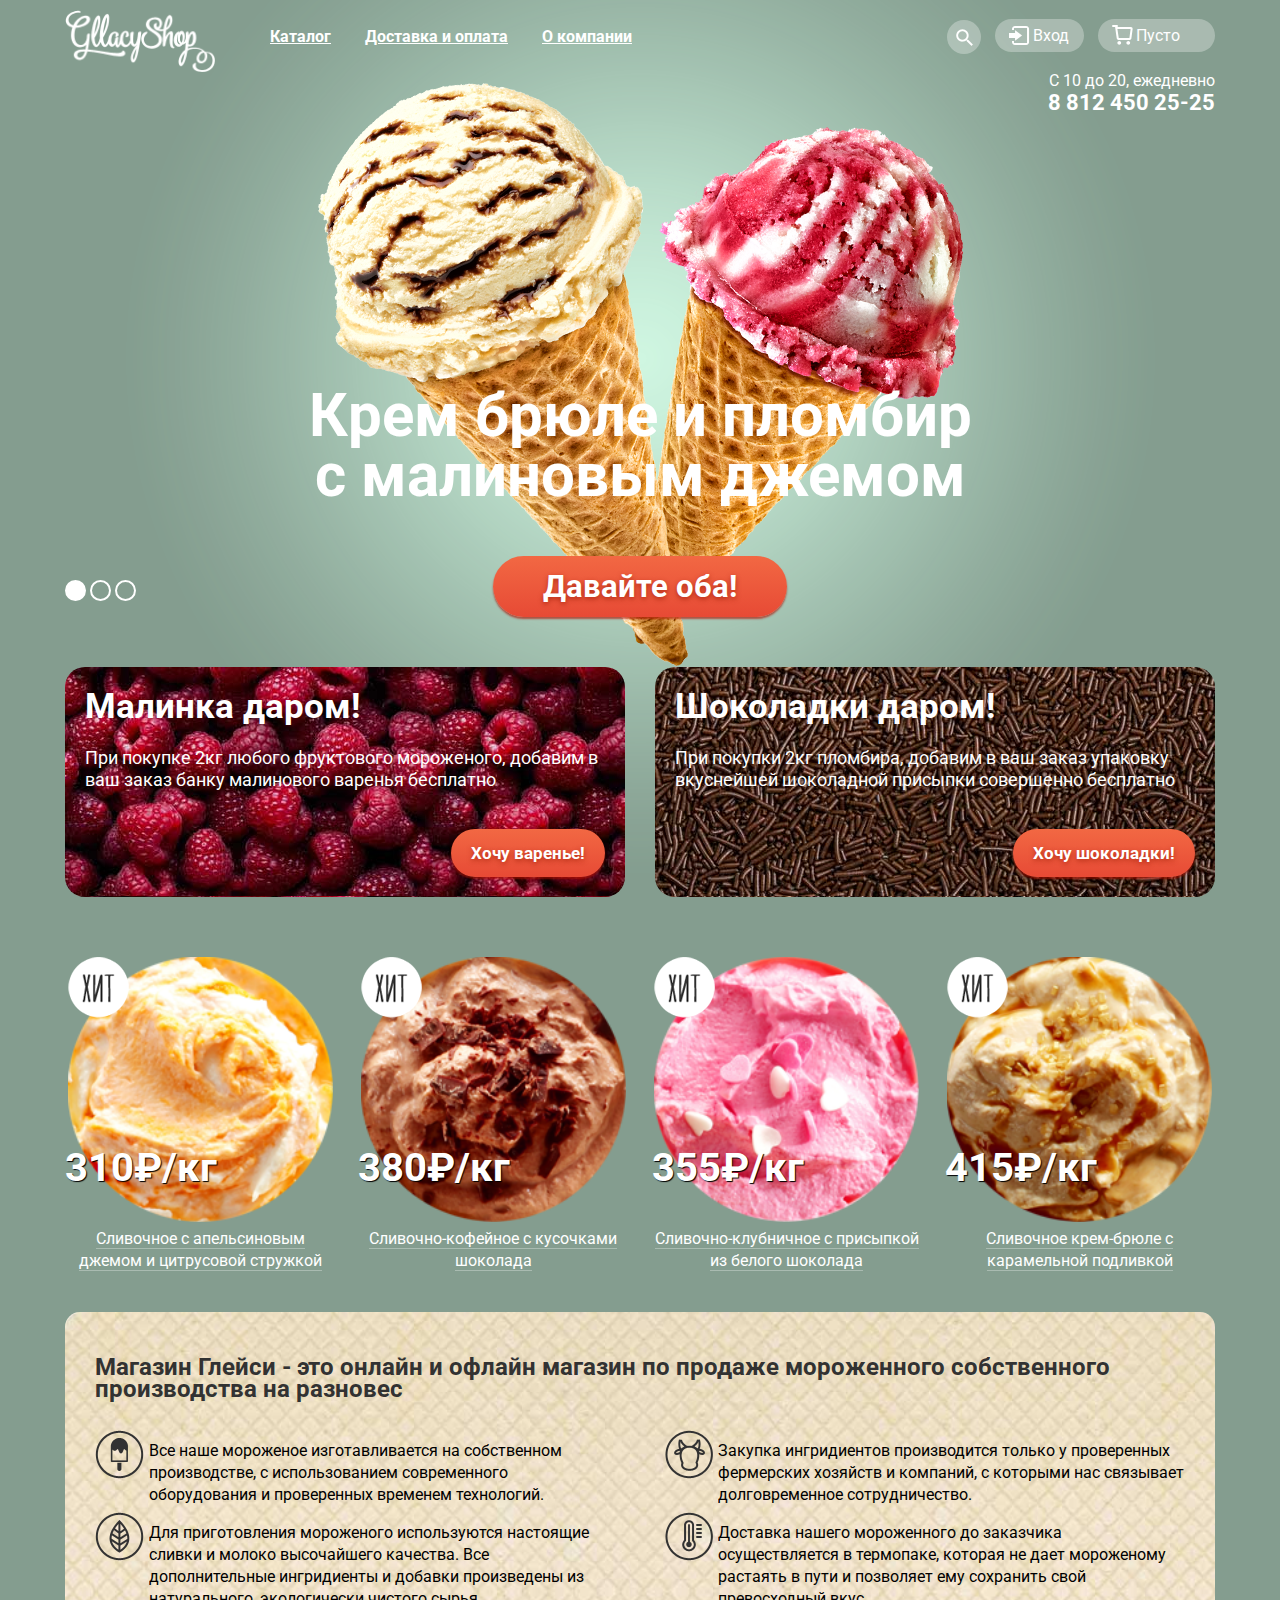
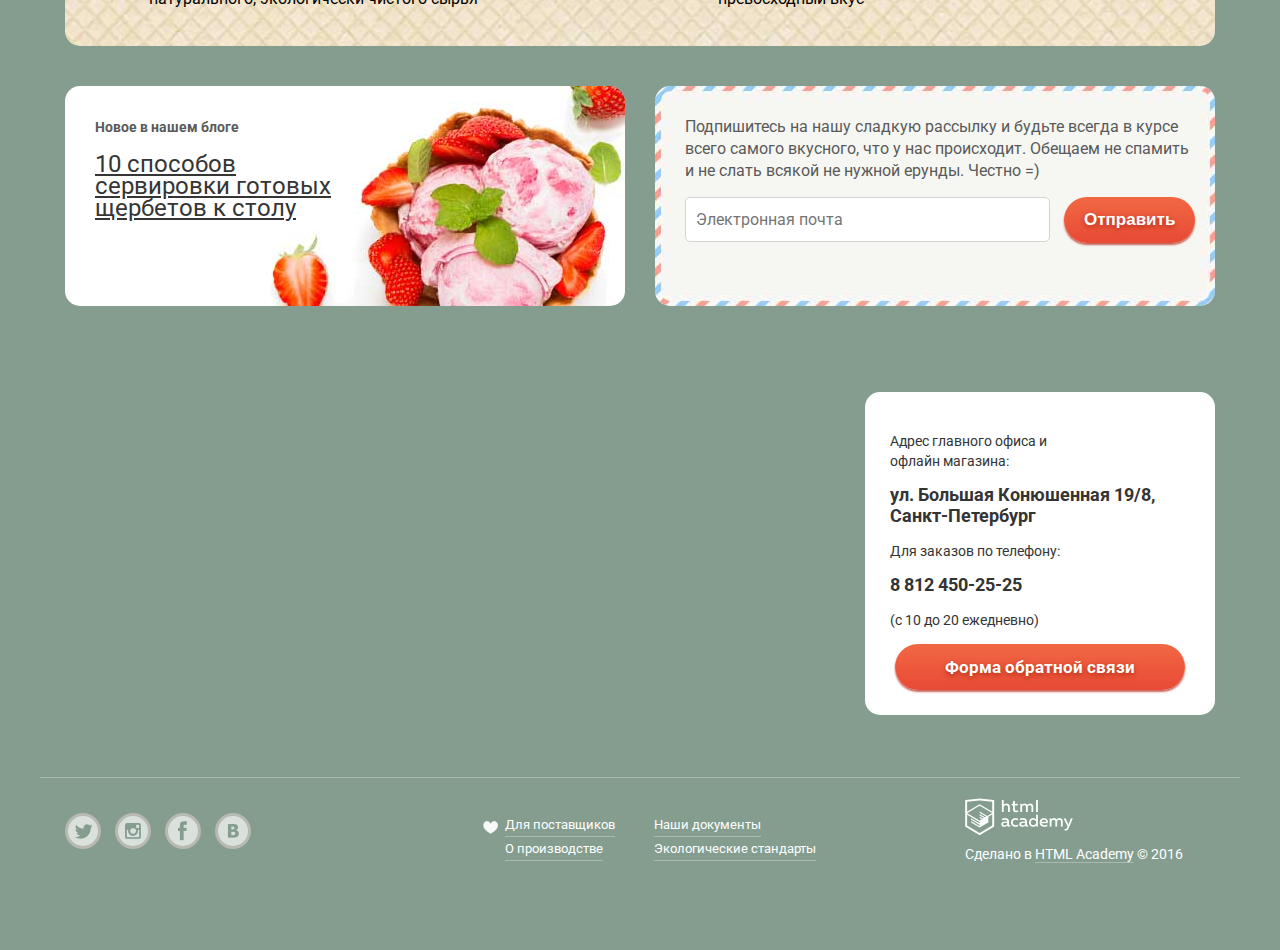
==== commit e74bc880: "Новое Глэйси" ====
--- a/index.html
+++ b/index.html
@@ -16,21 +16,71 @@
           <img src="img/logo154-64.png" class="main_logo">
           <nav class="main_navigation">
             <ul>
-              <li class="main_navigation_catalog"><a href="#">Каталог</a></li>
+              <li class="main_navigation_catalog"><a href="#">Каталог</a>
+                <div class="sub_catalog_menu">
+                  <ul class="catalog_menu">
+                    <li><a href="#">Новинки</a></li>
+                    <li><a class="sub_menu_btn" href="#">Сливочное</a></li>
+                    <li><a class="sub_menu_btn" href="#">Щербеты</a></li>
+                    <li><a class="sub_menu_btn" href="#">Фруктовый лед</a></li>
+                    <li><a class="sub_menu_btn" href="#">Мелорин</a></li>
+                  </ul>
+                </div>
+              </li>
               <li><a href="#">Доставка и оплата</a></li>
               <li><a href="#">О компании</a></li>
             </ul>
           </nav>
           <div class="user_block">
-            <div class="user_block_search">
-              <div class="search_icon"></div>
-              <input type="search" class="input_block_search">
+            <div class="search_icon">
+              <div class="sub_search_popup">
+                <form class="search_popup" action="#" method="post">
+                  <input type="search" placeholder="Что ищем?">
+                </form>
+              </div>
             </div>
             <div class="user_block_enter">
-              <a href="#">Вход</a>
+              <a href="#">Вход
+                <div class="sign_inner">
+                  <form class="sign_in_popup">
+                    <input type="text" placeholder="Электронная почта">
+                    <input type="password" placeholder="Пароль">
+                    <button type="submit" class="btn_style">Войти</button>
+                    <div class="signin_help">
+                      <a href="#">Забыли пароль?</a>
+                      <a href="#">Новая регистрация</a>
+                    </div>
+                  </form>
+                </div>
+              </a>
             </div>
             <div class="user_block_basket">
-              <a href="#">Пусто</a>
+              <a href="#">Пусто
+                <div class="cart_submenu_border">
+                  <div class="cart_submenu clearfix">
+                    <div class="cart_main_cont">
+                      <div class="cart_submenu_choise">
+                        <div class="cancel_btn"></div>
+                        <img src="img/citrus.png" width="35px" height="35px">
+                        <div class="choise_cont_desc">Пломбир с апельсиновым джемом</div>
+                        <div class="choise_cont">1,5 кг <span>x 200 руб.</span></div>
+                        <div class="choise_cont">300руб.</div>
+                      </div>
+                      <div class="cart_submenu_choise">
+                        <div class="cancel_btn"></div>
+                        <img src="img/straw.png" width="35px" height="35px">
+                        <div class="choise_cont_desc">Клубничный пломбир с присыпкой из белого шоколада</div>
+                        <div class="choise_cont">1,5 кг <span>x 300 руб.</span></div>
+                        <div class="choise_cont">450руб.</div>
+                      </div>
+                    </div>
+                    <div class="cart_submenu_order">
+                      <div class="order_price">Итого: 750руб.</div>
+                      <a href="#" class="btn_style">Оформить заказ</a>
+                    </div>
+                  </div>
+                </div>
+              </a>
             </div>
           </div>
           <div class="work_time">
@@ -159,7 +209,7 @@
         </div>
       </div>
     </main>
-    <iframe src="https://www.google.com/maps/embed?pb=!1m18!1m12!1m3!1d1998.598942412389!2d30.32089461595738!3d59.93879686904807!2m3!1f0!2f0!3f0!3m2!1i1024!2i768!4f13.1!3m3!1m2!1s0x4696310fca5ba729%3A0xea9c53d4493c879f!2z0JHQvtC70YzRiNCw0Y8g0JrQvtC90Y7RiNC10L3QvdCw0Y8g0YPQuy4sIDE5LCDQodCw0L3QutGCLdCf0LXRgtC10YDQsdGD0YDQsywgMTkxMTg2!5e0!3m2!1sru!2sru!4v1455857308225" width="600" height="450" frameborder="0" style="border:0" allowfullscreen></iframe>
+    <iframe src="https://www.google.com/maps/embed?pb=!1m18!1m12!1m3!1d1998.598942412389!2d30.32089461595738!3d59.93879686904807!2m3!1f0!2f0!3f0!3m2!1i1024!2i768!4f13.1!3m3!1m2!1s0x4696310fca5ba729%3A0xea9c53d4493c879f!2z0JHQvtC70YzRiNCw0Y8g0JrQvtC90Y7RiNC10L3QvdCw0Y8g0YPQuy4sIDE5LCDQodCw0L3QutGCLdCf0LXRgtC10YDQsdGD0YDQsywgMTkxMTg2!5e0!3m2!1sru!2sru!4v1455857308225" frameborder="0" style="border:0" allowfullscreen></iframe>
     <footer class="main_footer">
       <div class="container  clearfix">
         <div class="social_block">
@@ -169,10 +219,10 @@
           <a href="#"><div class="pasha_block"></div></a>
         </div>
         <div class="documents_block">
-            <a href=# class="heart_marker">Для поставщиков</a>
-            <a href="#">Наши документы</a>
-            <a href=#>О производстве</a>
-            <a href="#">Экологические стандарты</a>
+          <a href=# class="heart_marker">Для поставщиков</a>
+          <a href="#">Наши документы</a>
+          <a href=#>О производстве</a>
+          <a href="#">Экологические стандарты</a>
         </div>
         <div class="academy_block">
           <a href="#"><img src="img/htmllogo108-38.png"></a>
@@ -181,27 +231,8 @@
       </div>
     </footer>
   </div>
-  <div class="sub_catalog_menu">
-    <ul class="catalog_menu">
-      <li><a href="#">Новинки</a></li>
-      <li><a class="sub_menu_btn" href="#">Сливочное</a></li>
-      <li><a class="sub_menu_btn" href="#">Щербеты</a></li>
-      <li><a class="sub_menu_btn" href="#">Фруктовый лед</a></li>
-      <li><a class="sub_menu_btn" href="#">Мелорин</a></li>
-    </ul>
-  </div>
-  <form class="search_popup">
-    <input type="search" placeholder="Что ищем?">
-  </form>
-  <form class="sign_in_popup">
-    <input type="text" placeholder="Электронная почта">
-    <input type="password" placeholder="Пароль">
-    <button type="submit" class="btn_style">Войти</button>
-    <div class="signin_help">
-      <a href="#">Забыли пароль?</a>
-      <a href="#">Новая регистрация</a>
-    </div>
-  </form>
+  <div class="feedback_block">
+    <form action="#" method="get" class="feedback_form">
   <script src="js/script.js"></script>
  </body>
 </html>
--- a/css/style.css
+++ b/css/style.css
@@ -35,26 +35,29 @@
   width: 500px;
   margin-top: 10px;
 }
+.main_navigation_catalog:hover .sub_catalog_menu {
+  display: block;
+}
 .main_logo {
   float: left;
   width: 150px;
   margin-top: 10px;
 }
-.main_navigation li {
+.main_navigation > ul > li {
   display: inline-block;
   font-weight: bold;
 }
-.main_navigation a {
+.main_navigation > ul > li > a {
   color: white;
   padding: 5px 15px;
   border-radius: 35px;
 }
-.main_navigation a:hover {
+.main_navigation > ul > li > a:hover {
   background: #f7f6f3;
   color: #333333;
   text-decoration: none;
 }
-.main_navigation a:active {
+.main_navigation > ul > li > a:active {
   background: #f7f6f3;
   color: #333333;
   text-decoration: none;
@@ -73,11 +76,11 @@
   float: right;
   margin-top: 20px;
 }
-.user_block div {
+.user_block > div {
   display: inline-block;
   margin-left: 10px;
 }
-.user_block input[type="search"] {
+.user_block > input[type="search"] {
   display: none;
 }
 .user_block a {
@@ -86,11 +89,11 @@
   vertical-align: middle;
   background-color: rgba(255, 255, 255, 0.3);
 }
-.user_block_enter a {
+.user_block_enter > a {
   padding: 7px 15px 7px 10px;
   border-radius: 35px;
 }
-.user_block_enter a::before {
+.user_block_enter > a::before {
   content: '';
   display: inline-block;
   width: 20px;
@@ -102,20 +105,20 @@
   padding-right: 8px;
   margin-bottom: 4px;
 }
-.user_block_enter a:hover {
+.user_block_enter > a:hover {
   background-color: #f8f7f4;
   color: black;
 }
-.user_block_enter a:hover::before {
+.user_block_enter > a:hover::before {
   background-image: url('../img/icon/sign-in-black.png');
   background-repeat: no-repeat;
   background-position: 50% 50%;
 }
-.user_block_basket a {
+.user_block_basket > a {
   padding: 7px 35px 7px 10px;
   border-radius: 35px;
 }
-.user_block_basket a::before {
+.user_block_basket > a::before {
   content: '';
   display: inline-block;
   width: 20px;
@@ -127,12 +130,12 @@
   padding-right: 8px;
   margin-bottom: 4px;
 }
-.user_block_basket a:hover {
+.user_block_basket > a:hover {
   background-color: #f8f7f4;
   color: black;
 }
-.user_block_basket a:hover::before {
-  background-image: url('../img/icon/basket-black.png');
+.user_block_basket > a:hover::before {
+  background-image: url('../img/icon/fullcart.png');
   background-repeat: no-repeat;
   background-position: 50% 50%;
 }
@@ -155,7 +158,6 @@
   background-position: 50% 50%;
   background-image: url('../img/icon/search-hover.png');
 }
-
 .work_time {
   color: white;
   width: 175px;
@@ -446,7 +448,7 @@
 }
 iframe {
   position: absolute;
-  bottom: -1600px;
+  bottom: -1650px;
   height: 430px;
   width: 100%;
   z-index: 1;
@@ -654,23 +656,33 @@
   position: relative;
   width: 270px;
   margin-bottom: 40px;
+}
+.item_container .btn_style {
+  display: none;
+}
+.catalog_inner {
+  position: relative;
+  width: 270px;
   vertical-align: top;
   text-align: center;
+}
+.catalog_inner:hover {
+  position: absolute;
+  background-color: rgba(167, 184, 173, 0.8);
+  border-radius: 15px;
+  z-index: 1;
+  vertical-align: top;
+  text-align: center;
+  box-shadow: 0px 10px 15px 2px #748a7e;
   padding: 8px 8px 25px 8px;
 }
-.item_container .btn_style {
-  display: none;
-}
-.item_container article:hover {
-  background-color: #a7b8ad;
-  border-radius: 15px;
-}
-.item_container article:hover .btn_style {
+.catalog_inner:hover .btn_style {
   display: block;
   margin-top: 25px;
 }
 .catalog_paging {
   float: right;
+  margin-bottom: 40px;
 }
 .catalog_paging .pagin_btn {
   font-size: 16px;
@@ -732,13 +744,14 @@
 .select_styled {
   border: none;
   background-color: #a9b9af;
-  padding: 7px 15px;
+  padding: 7px 15px 7px 15px;
   border-radius: 35px;
   vertical-align: middle;
   color: white;
   font-size: 16px;
   outline: none;
   border: none;
+  cursor: pointer;
 }
 .select_styled:hover {
   background-color: white;
@@ -914,6 +927,7 @@
 .catalog_menu li {
   font-family: 'Roboto', sans-serif;
   font-size: 14px;
+  font-weight: normal;
   list-style: none;
   padding: 5px 0px 5px 0px;
 }
@@ -945,12 +959,14 @@
   border-bottom-left-radius: 5px;
   border-bottom-right-radius: 5px;
 }
-
+.search_icon > .sub_search_popup {
+  display: none;
+  position: absolute;
+  top: 50px;
+  left: 820px;
+  padding: 10px;
+}
 .search_popup {
-  display: none;
-  position: absolute;
-  top: 50px;
-  left: 835px;
   padding: 15px;
   background-color: #f8f7f4;
   border-radius: 5px;
@@ -967,16 +983,27 @@
   width: 100%;
   padding-left: 10px;
 }
-.sign_in_popup {
+.search_icon:hover .sub_search_popup {
+  display: block;
+}
+.sign_inner {
   position: absolute;
   display: none;
   top: 50px;
-  left: 950px;
+  left: 940px;
+  padding: 10px;
+  z-index: 1;
+}
+.sign_in_popup {
   width: 255px;
   padding: 15px;
   background-color: #f8f7f4;
   border-radius: 5px;
   box-shadow: 2px 12px 20px 0px #58665e;
+}
+.sign_in_popup .btn_style {
+  font-size: 15px;
+  padding: 10px 20px;
 }
 .sign_in_popup input[type="text"] {
   font-family: 'Roboto', sans-serif;
@@ -1007,6 +1034,7 @@
   font-family: 'Roboto', sans-serif;
   font-size: 13px;
   color: #4d4d4d;
+  text-decoration: underline;
 }
 .sign_in_popup a:hover {
   color: #ffbc9e;
@@ -1030,6 +1058,85 @@
 input[type="search"] {
   box-sizing: border-box;
 }
+.user_block_enter:hover .sign_inner {
+  display: block;
+}
+.main_footer .container {
+  border-top: 1px solid #a9bbb1;
+}
+.cart_submenu_border {
+  display: none;
+  position: absolute;
+  padding: 20px;
+  top: 45px;
+  left: 660px;
+  z-index: 1;
+}
+.cart_submenu {
+  position: relative;
+  width: 660px;
+  padding: 25px 15px 20px 15px;
+  background-color: white;
+  border-radius: 5px;
+  box-shadow: 2px 12px 20px 0px #58665e;
+}
+.cart_submenu_choise {
+  margin-bottom: 20px;
+}
+.cart_submenu div,
+.cart_submenu img {
+  display: inline-block;
+  vertical-align: middle;
+}
+.cart_submenu img {
+  margin: 0px 15px 0px 15px;
+}
+.cart_submenu .choise_cont {
+  margin-right: 35px;
+}
+.choise_cont span {
+  color: #7f7f7f;
+}
+.cart_submenu .choise_cont_desc {
+  margin-right: 35px;
+  width: 280px;
+}
+.cancel_btn {
+  width: 17px;
+  height: 17px;
+  cursor: pointer;
+}
+.cancel_btn::before,
+.cancel_btn::after {
+  position: absolute;
+  left: 22px;
+  content: '';
+  height: 15px;
+  width: 2px;
+  background-color: #434342;
+}
+.cancel_btn::before {
+  transform: rotate(45deg);
+}
+.cancel_btn::after {
+  transform: rotate(-45deg);
+}
+.cart_main_cont {
+  border-bottom: 1px solid #cacac7;
+}
+.cart_submenu_order {
+  float: right;
+}
+.cart_submenu_order .order_price {
+  font-weight: bold;
+  margin: 15px 0px 15px 55px;
+}
+.cart_submenu_order a {
+  display: block;
+}
+.user_block_basket:hover .cart_submenu_border{
+  display: block;
+}
 .js_show_selector {
   display: block;
 }
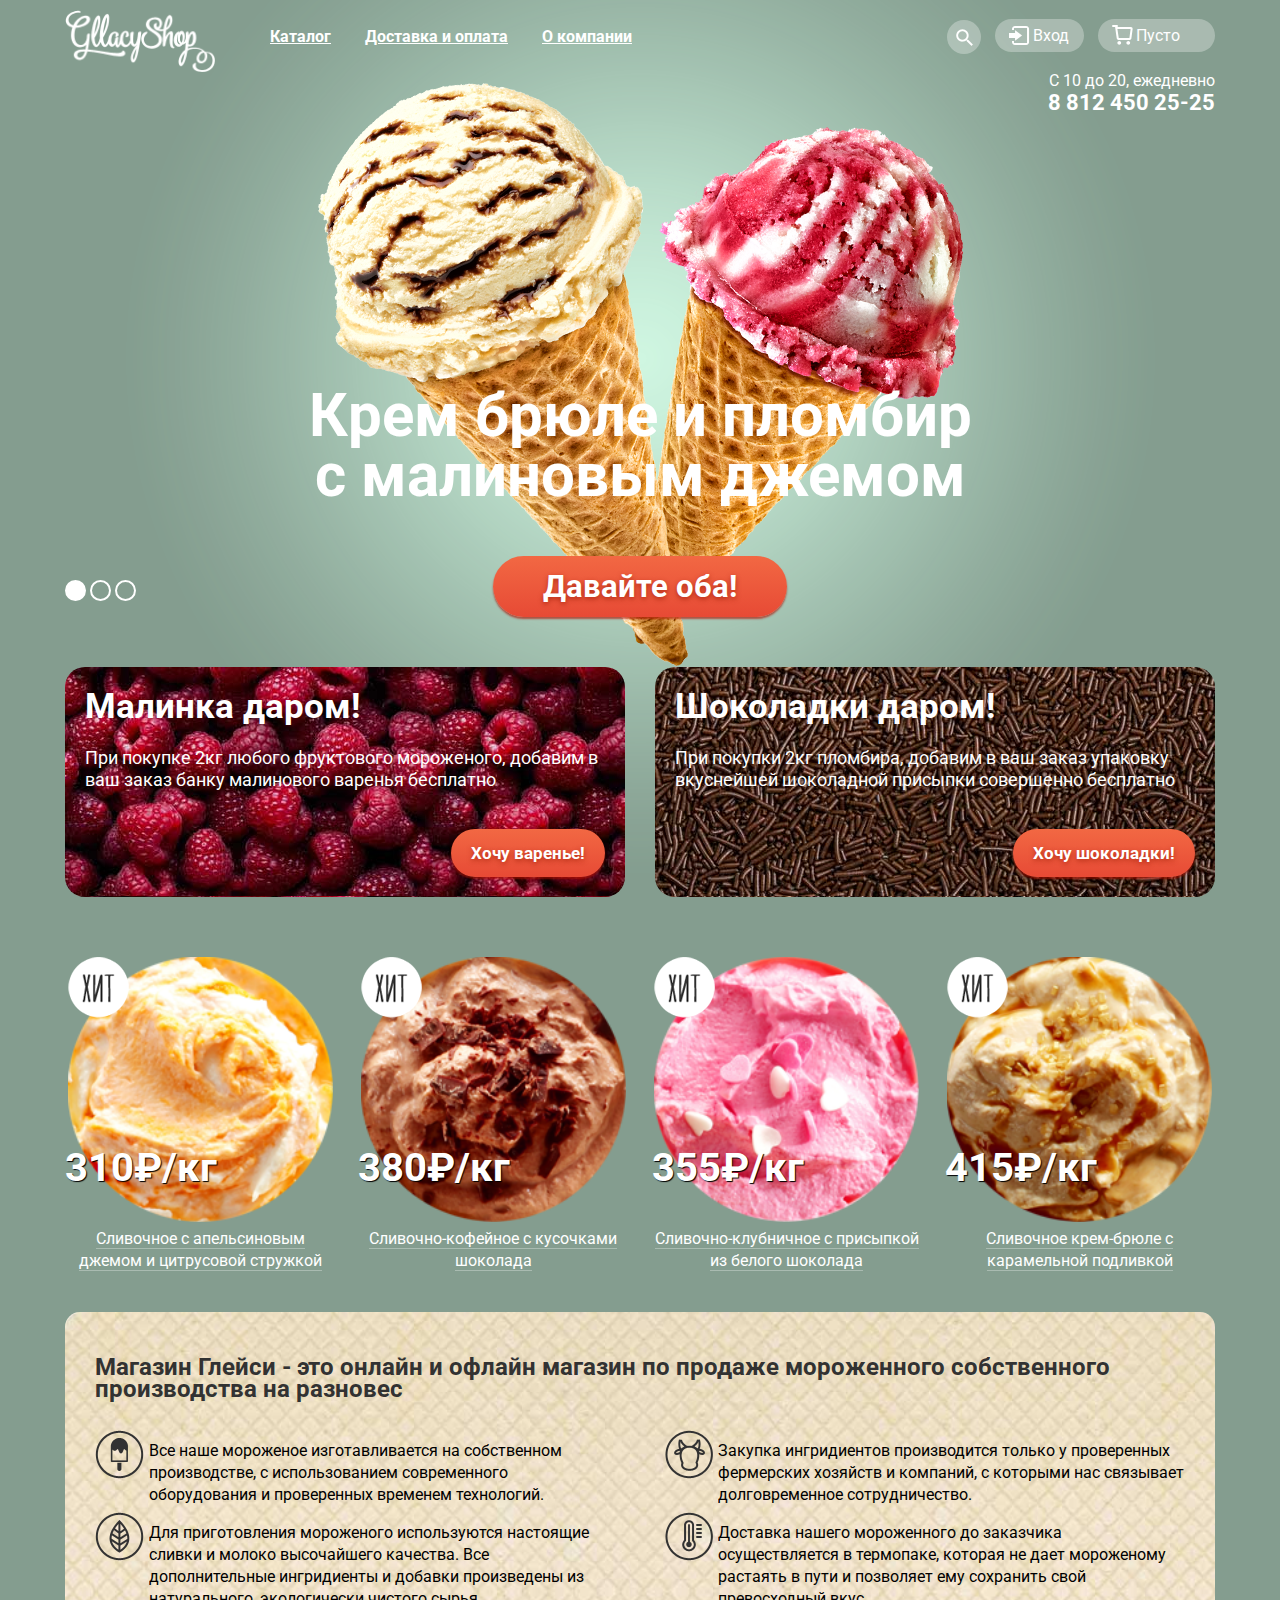
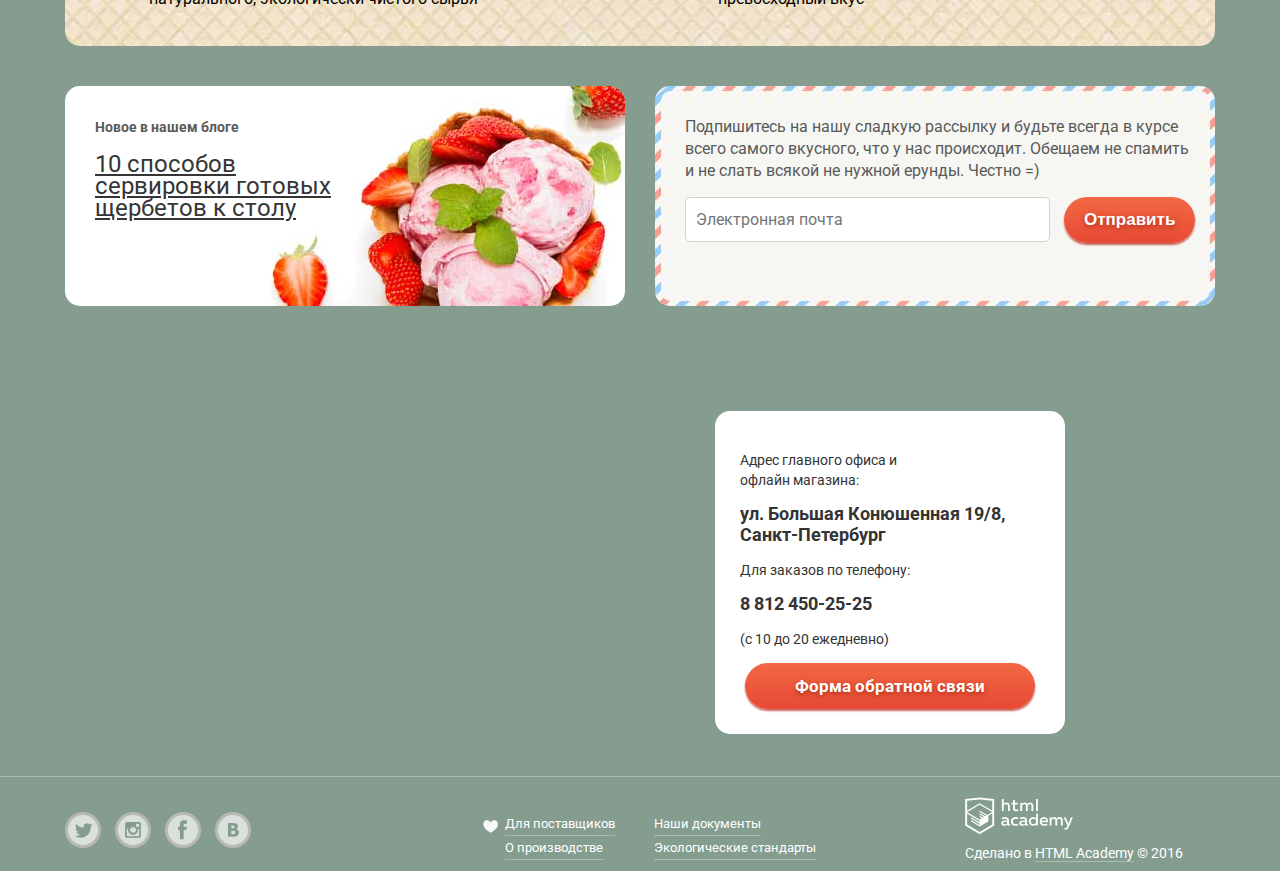
==== commit 53fc2b11: "Глэйси 21.02 16:42" ====
--- a/index.html
+++ b/index.html
@@ -55,32 +55,7 @@
               </a>
             </div>
             <div class="user_block_basket">
-              <a href="#">Пусто
-                <div class="cart_submenu_border">
-                  <div class="cart_submenu clearfix">
-                    <div class="cart_main_cont">
-                      <div class="cart_submenu_choise">
-                        <div class="cancel_btn"></div>
-                        <img src="img/citrus.png" width="35px" height="35px">
-                        <div class="choise_cont_desc">Пломбир с апельсиновым джемом</div>
-                        <div class="choise_cont">1,5 кг <span>x 200 руб.</span></div>
-                        <div class="choise_cont">300руб.</div>
-                      </div>
-                      <div class="cart_submenu_choise">
-                        <div class="cancel_btn"></div>
-                        <img src="img/straw.png" width="35px" height="35px">
-                        <div class="choise_cont_desc">Клубничный пломбир с присыпкой из белого шоколада</div>
-                        <div class="choise_cont">1,5 кг <span>x 300 руб.</span></div>
-                        <div class="choise_cont">450руб.</div>
-                      </div>
-                    </div>
-                    <div class="cart_submenu_order">
-                      <div class="order_price">Итого: 750руб.</div>
-                      <a href="#" class="btn_style">Оформить заказ</a>
-                    </div>
-                  </div>
-                </div>
-              </a>
+              <a href="#">Пусто</a>
             </div>
           </div>
           <div class="work_time">
@@ -125,28 +100,40 @@
         </section>
         <section class="main_catalog_item">
           <article class="catalog_item">
-            <img src="img/icon/hit.png" class="hit_img">
-            <img src="img/citrus.png" width="265px" height="265px" class="catalog_img">
-            <div class="catalog_price">310&#8381/кг</div>
-            <a href="#" class="catalog_btn">Сливочное с апельсиновым джемом и цитрусовой стружкой</a>
-          </article>
-          <article class="catalog_item">
-            <img src="img/icon/hit.png" class="hit_img">
-            <img src="img/choco.png" width="265px" height="265px" class="catalog_img">
-            <div class="catalog_price">380&#8381/кг</div>
-            <a href="#" class="catalog_btn">Сливочно-кофейное с кусочками шоколада</a>
-          </article>
-          <article class="catalog_item">
-            <img src="img/icon/hit.png" class="hit_img">
-            <img src="img/straw.png" width="265px" height="265px" class="catalog_img">
-            <div class="catalog_price">355&#8381/кг</div>
-            <a href="#" class="catalog_btn">Сливочно-клубничное с присыпкой из белого шоколада</a>
-          </article>
-          <article class="catalog_item">
-            <img src="img/icon/hit.png" class="hit_img">
-            <img src="img/cream.png" width="265px" height="265px" class="catalog_img">
-            <div class="catalog_price">415&#8381/кг</div>
-            <a href="#" class="catalog_btn">Сливочное крем-брюле с карамельной подливкой</a>
+            <div class="catalog_inner">
+              <img src="img/icon/hit.png" class="hit_img">
+              <img src="img/citrus.png" width="265px" height="265px" class="catalog_img">
+              <div class="catalog_price">310&#8381/кг</div>
+              <a href="#" class="catalog_btn">Сливочное с апельсиновым джемом и цитрусовой стружкой</a>
+              <a class="btn_style" href="#">Быстрый просмотр</a>
+            </div>
+          </article>
+          <article class="catalog_item">
+            <div class="catalog_inner">
+              <img src="img/icon/hit.png" class="hit_img">
+              <img src="img/choco.png" width="265px" height="265px" class="catalog_img">
+              <div class="catalog_price">380&#8381/кг</div>
+              <a href="#" class="catalog_btn">Сливочно-кофейное с кусочками шоколада</a>
+              <a class="btn_style" href="#">Быстрый просмотр</a>
+            </div>
+          </article>
+          <article class="catalog_item">
+            <div class="catalog_inner">
+              <img src="img/icon/hit.png" class="hit_img">
+              <img src="img/straw.png" width="265px" height="265px" class="catalog_img">
+              <div class="catalog_price">355&#8381/кг</div>
+              <a href="#" class="catalog_btn">Сливочно-клубничное с присыпкой из белого шоколада</a>
+              <a class="btn_style" href="#">Быстрый просмотр</a>
+            </div>
+          </article>
+          <article class="catalog_item">
+            <div class="catalog_inner">
+              <img src="img/icon/hit.png" class="hit_img">
+              <img src="img/cream.png" width="265px" height="265px" class="catalog_img">
+              <div class="catalog_price">415&#8381/кг</div>
+              <a href="#" class="catalog_btn">Сливочное крем-брюле с карамельной подливкой</a>
+              <a class="btn_style" href="#">Быстрый просмотр</a>
+            </div>
           </article>
         </section>
         <div class="main_shop_about clearfix">
@@ -197,7 +184,9 @@
              </form>
            </div>
         </div>
-      <div class="container_map">
+    </main>
+    <div class="container_map clearfix">
+      <iframe src="https://www.google.com/maps/embed?pb=!1m18!1m12!1m3!1d1998.598942412389!2d30.32089461595738!3d59.93879686904807!2m3!1f0!2f0!3f0!3m2!1i1024!2i768!4f13.1!3m3!1m2!1s0x4696310fca5ba729%3A0xea9c53d4493c879f!2z0JHQvtC70YzRiNCw0Y8g0JrQvtC90Y7RiNC10L3QvdCw0Y8g0YPQuy4sIDE5LCDQodCw0L3QutGCLdCf0LXRgtC10YDQsdGD0YDQsywgMTkxMTg2!5e0!3m2!1sru!2sru!4v1455857308225" frameborder="0" style="border:0" allowfullscreen></iframe>
         <div class="map_block_address">
           <p>Адрес главного офиса и
              офлайн магазина:</p>
@@ -207,9 +196,7 @@
              <p>(с 10 до 20 ежедневно)</p>
           <a class="address_btn" href="#">Форма обратной связи</a>
         </div>
-      </div>
-    </main>
-    <iframe src="https://www.google.com/maps/embed?pb=!1m18!1m12!1m3!1d1998.598942412389!2d30.32089461595738!3d59.93879686904807!2m3!1f0!2f0!3f0!3m2!1i1024!2i768!4f13.1!3m3!1m2!1s0x4696310fca5ba729%3A0xea9c53d4493c879f!2z0JHQvtC70YzRiNCw0Y8g0JrQvtC90Y7RiNC10L3QvdCw0Y8g0YPQuy4sIDE5LCDQodCw0L3QutGCLdCf0LXRgtC10YDQsdGD0YDQsywgMTkxMTg2!5e0!3m2!1sru!2sru!4v1455857308225" frameborder="0" style="border:0" allowfullscreen></iframe>
+    </div>
     <footer class="main_footer">
       <div class="container  clearfix">
         <div class="social_block">
@@ -232,7 +219,15 @@
     </footer>
   </div>
   <div class="feedback_block">
-    <form action="#" method="get" class="feedback_form">
+    <form action="#" method="get" class="feedback_form clearfix">
+      <button class="feedback_close" type="button"></button>
+      <b>Мы обязательно вам ответим!</b>
+      <input type="text" placeholder="Как вас зовут?">
+      <input type="text" placeholder="Ваша почта для ответа?">
+      <textarea placeholder="Напишите что-нибудь..."></textarea>
+      <button type="submit" class="btn_style">Отправить</button>
+    </form>
+  </div>
   <script src="js/script.js"></script>
  </body>
 </html>
--- a/css/style.css
+++ b/css/style.css
@@ -44,6 +44,7 @@
   margin-top: 10px;
 }
 .main_navigation > ul > li {
+  position: relative;
   display: inline-block;
   font-weight: bold;
 }
@@ -89,7 +90,11 @@
   vertical-align: middle;
   background-color: rgba(255, 255, 255, 0.3);
 }
+.user_block_enter {
+  position: relative;
+}
 .user_block_enter > a {
+  position: relative;
   padding: 7px 15px 7px 10px;
   border-radius: 35px;
 }
@@ -114,6 +119,9 @@
   background-repeat: no-repeat;
   background-position: 50% 50%;
 }
+.user_block_basket {
+  position: relative;
+}
 .user_block_basket > a {
   padding: 7px 35px 7px 10px;
   border-radius: 35px;
@@ -135,11 +143,17 @@
   color: black;
 }
 .user_block_basket > a:hover::before {
+  background-image: url('../img/icon/basket-black.png');
+  background-repeat: no-repeat;
+  background-position: 50% 50%;
+}
+.user_block_basket > a:active::before {
   background-image: url('../img/icon/fullcart.png');
   background-repeat: no-repeat;
   background-position: 50% 50%;
 }
 .search_icon {
+  position: relative;
   width: 20px;
   height: 20px;
   background-image: url('../img/icon/loup.png');
@@ -319,6 +333,9 @@
   position: relative;
   text-align: center;
 }
+.main_catalog_item .btn_style {
+  display: none;
+}
 .catalog_item .hit_img {
   position: absolute;
 }
@@ -444,11 +461,10 @@
 .container_map {
   position: relative;
   height: 430px;
-  border-top: 0.1px solid rgba(1, 1, 1, 0.0);
-}
-iframe {
-  position: absolute;
-  bottom: -1650px;
+  width: 100%
+}
+.container_map iframe {
+  position: absolute;
   height: 430px;
   width: 100%;
   z-index: 1;
@@ -456,13 +472,15 @@
 .map_block_address {
   position: relative;
   width: 300px;
-  margin: 45px 0px 0px auto;
+  float: right;
+  margin-right: 215px;
+  margin-top: 65px;
   padding: 25px 25px;
   background: white;
   border-radius: 15px;
   color: #343434;
   line-height: 20px;
-  z-index: 10;
+  z-index: 5;
 }
 .map_block_address p {
   font-size: 14px;
@@ -668,6 +686,8 @@
 }
 .catalog_inner:hover {
   position: absolute;
+  left: -8px;
+  top: -8px;
   background-color: rgba(167, 184, 173, 0.8);
   border-radius: 15px;
   z-index: 1;
@@ -675,6 +695,9 @@
   text-align: center;
   box-shadow: 0px 10px 15px 2px #748a7e;
   padding: 8px 8px 25px 8px;
+}
+.catalog_inner:hover .catalog_price {
+  top: 208px;
 }
 .catalog_inner:hover .btn_style {
   display: block;
@@ -910,8 +933,8 @@
 .sub_catalog_menu {
   display: none;
   position: absolute;
-  top: 45px;
-  left: 395px;
+  top: 15px;
+  left: -10px;
   padding: 10px;
 }
 .catalog_menu {
@@ -962,8 +985,8 @@
 .search_icon > .sub_search_popup {
   display: none;
   position: absolute;
-  top: 50px;
-  left: 820px;
+  top: 30px;
+  left: -275px;
   padding: 10px;
 }
 .search_popup {
@@ -989,8 +1012,8 @@
 .sign_inner {
   position: absolute;
   display: none;
-  top: 50px;
-  left: 940px;
+  top: 25px;
+  left: -205px;
   padding: 10px;
   z-index: 1;
 }
@@ -1061,20 +1084,20 @@
 .user_block_enter:hover .sign_inner {
   display: block;
 }
-.main_footer .container {
+.main_footer {
   border-top: 1px solid #a9bbb1;
 }
 .cart_submenu_border {
   display: none;
   position: absolute;
   padding: 20px;
-  top: 45px;
-  left: 660px;
+  top: 15px;
+  left: -460px;
   z-index: 1;
 }
 .cart_submenu {
   position: relative;
-  width: 660px;
+  width: 530px;
   padding: 25px 15px 20px 15px;
   background-color: white;
   border-radius: 5px;
@@ -1085,23 +1108,28 @@
 }
 .cart_submenu div,
 .cart_submenu img {
-  display: inline-block;
-  vertical-align: middle;
+  font-size: 13px;
+  color: black;
+  display: inline-block;
+  vertical-align: top;
 }
 .cart_submenu img {
   margin: 0px 15px 0px 15px;
 }
 .cart_submenu .choise_cont {
-  margin-right: 35px;
+  display: inline-block;
+  vertical-align: top;
+  margin-right: 18px;
 }
 .choise_cont span {
   color: #7f7f7f;
 }
 .cart_submenu .choise_cont_desc {
   margin-right: 35px;
-  width: 280px;
+  width: 220px;
 }
 .cancel_btn {
+  margin-top: 10px;
   width: 17px;
   height: 17px;
   cursor: pointer;
@@ -1112,7 +1140,7 @@
   left: 22px;
   content: '';
   height: 15px;
-  width: 2px;
+  width: 1px;
   background-color: #434342;
 }
 .cancel_btn::before {
@@ -1129,6 +1157,7 @@
 }
 .cart_submenu_order .order_price {
   font-weight: bold;
+  font-size: 15px;
   margin: 15px 0px 15px 55px;
 }
 .cart_submenu_order a {
@@ -1137,6 +1166,104 @@
 .user_block_basket:hover .cart_submenu_border{
   display: block;
 }
+.feedback_block {
+  display: none;
+  position: fixed;
+  top: 0;
+  left:0;
+  width: 100%;
+  height: 100%;
+  background-color: rgba(0,0,0,0.5);
+  z-index: 10;
+}
+.feedback_form {
+  position: absolute;
+  top: 20%;
+  left: 35%;
+  width: 480px;
+  background-color: #f8f7f4;
+  z-index: 10;
+  padding: 25px;
+  margin-bottom: 25px;
+  border-radius: 15px;
+}
+.feedback_form b {
+  font-size: 24px;
+  font-weight: bold;
+}
+.feedback_form input[type="text"] {
+  height: 45px;
+  width: 265px;
+  box-sizing: border-box;
+  display: block;
+  padding: 15px;
+  font-size: 16px;
+  border-radius: 5px;
+  border: 1px solid #d3d3d2;
+  margin-top: 25px;
+  outline: none;
+
+}
+.feedback_form input[type="text"]:hover {
+  border: 2px solid #c7c6c5;
+}
+.feedback_form input[type="text"]:focus {
+  border: 2px solid #8fbdec;
+}
+.feedback_close {
+  position: absolute;
+  left: 490px;
+  top: 15px;
+  width: 21px;
+  height: 21px;
+  border: 0;
+  font-size: 0;
+  outline: 0;
+  cursor: pointer;
+  background: none;
+}
+.feedback_close::before,
+.feedback_close::after {
+  position: absolute;
+  content: '';
+  width: 21px;
+  height: 2px;
+  background-color: black;
+  left: 0px;
+}
+.feedback_close::before {
+  transform: rotate(45deg);
+}
+.feedback_close::after {
+  transform: rotate(-45deg);
+}
+.feedback_form textarea {
+  box-sizing: border-box;
+  font-family: 'Roboto', sans-serif;
+  font-size: 16px;
+  line-height: 22px;
+  padding: 20px 20px 20px 15px;
+  margin-top: 25px;
+  width: 100%;
+  max-width: 475px;
+  min-width: 475px;
+  height: 100%;
+  max-height: 165px;
+  min-height: 165px;
+  border-radius: 5px;
+  border: 1px solid #d3d3d2;
+  outline: none;
+}
+.feedback_form textarea:hover {
+  border: 2px solid #c7c6c5;
+}
+.feedback_form textarea:focus {
+  border: 2px solid #8fbdec;
+}
+.feedback_form .btn_style {
+  float: right;
+  margin-top: 20px;
+}
 .js_show_selector {
   display: block;
 }
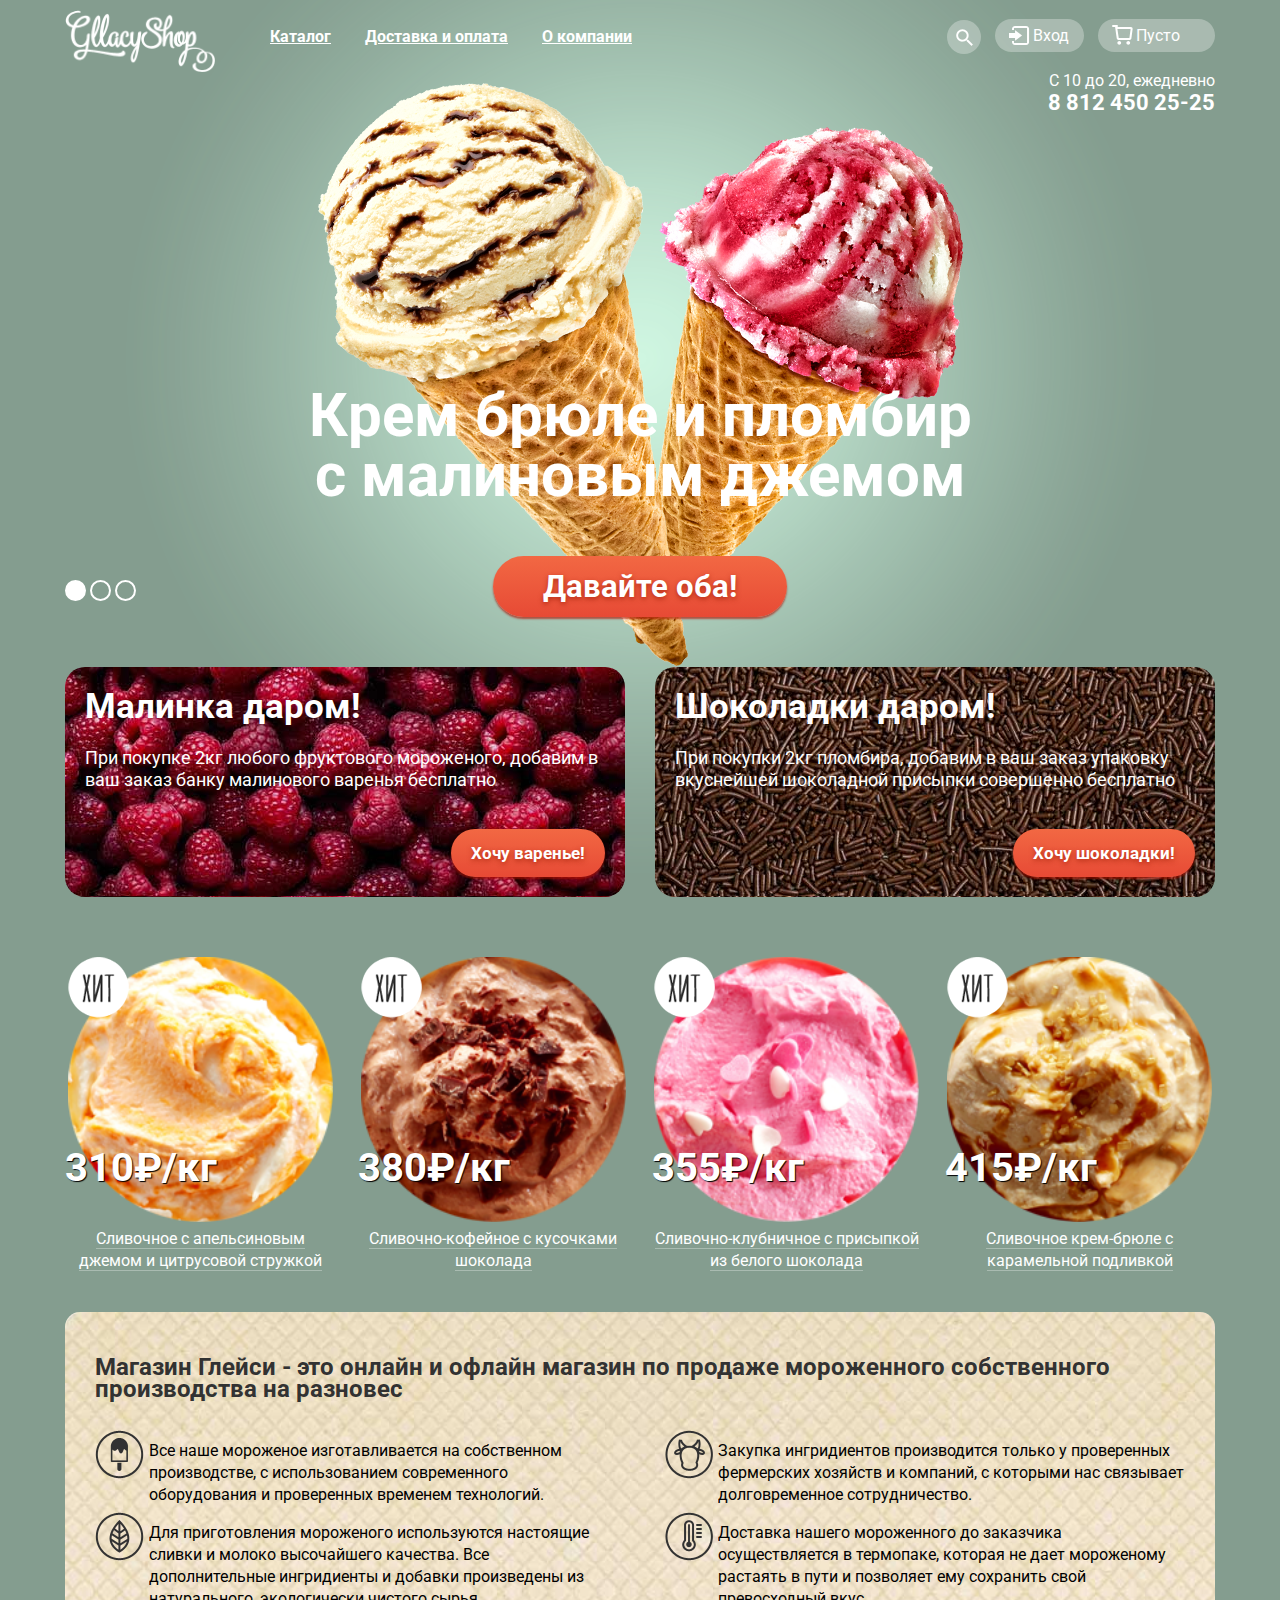
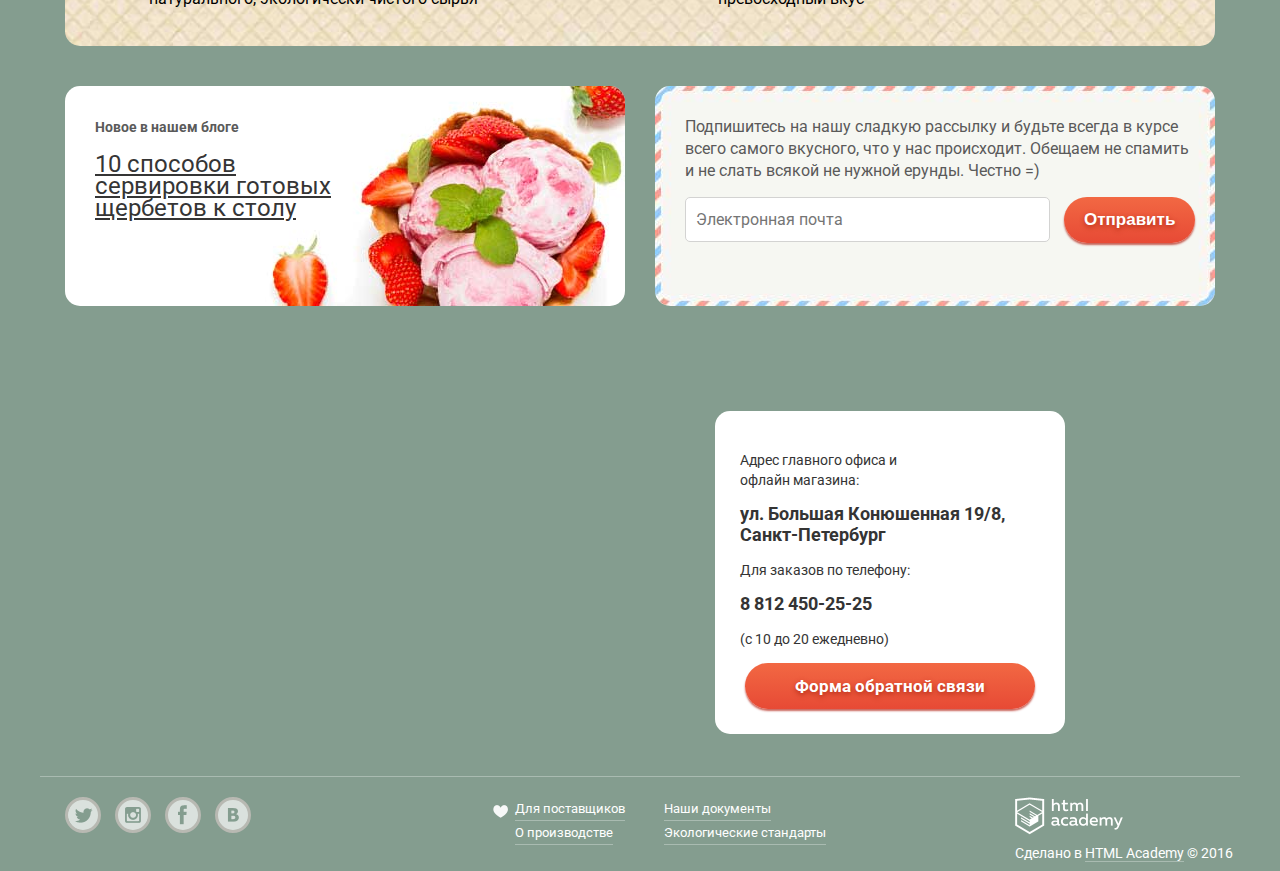
==== commit 5bf8568e: "Глэйси 22.02.2016" ====
--- a/index.html
+++ b/index.html
@@ -40,22 +40,21 @@
               </div>
             </div>
             <div class="user_block_enter">
-              <a href="#">Вход
-                <div class="sign_inner">
-                  <form class="sign_in_popup">
-                    <input type="text" placeholder="Электронная почта">
-                    <input type="password" placeholder="Пароль">
-                    <button type="submit" class="btn_style">Войти</button>
-                    <div class="signin_help">
-                      <a href="#">Забыли пароль?</a>
-                      <a href="#">Новая регистрация</a>
-                    </div>
-                  </form>
-                </div>
-              </a>
+              <a href="#">Вход</a>
+              <div class="sign_inner">
+                <form class="sign_in_popup">
+                  <input type="text" placeholder="Электронная почта">
+                  <input type="password" placeholder="Пароль">
+                  <button type="submit" class="btn_style">Войти</button>
+                  <div class="signin_help">
+                    <a href="#">Забыли пароль?</a>
+                    <a href="#">Новая регистрация</a>
+                  </div>
+                </form>
+              </div>
             </div>
             <div class="user_block_basket">
-              <a href="#">Пусто</a>
+              <a href="#" class="empty_cart">Пусто</a>
             </div>
           </div>
           <div class="work_time">
@@ -186,16 +185,16 @@
         </div>
     </main>
     <div class="container_map clearfix">
-      <iframe src="https://www.google.com/maps/embed?pb=!1m18!1m12!1m3!1d1998.598942412389!2d30.32089461595738!3d59.93879686904807!2m3!1f0!2f0!3f0!3m2!1i1024!2i768!4f13.1!3m3!1m2!1s0x4696310fca5ba729%3A0xea9c53d4493c879f!2z0JHQvtC70YzRiNCw0Y8g0JrQvtC90Y7RiNC10L3QvdCw0Y8g0YPQuy4sIDE5LCDQodCw0L3QutGCLdCf0LXRgtC10YDQsdGD0YDQsywgMTkxMTg2!5e0!3m2!1sru!2sru!4v1455857308225" frameborder="0" style="border:0" allowfullscreen></iframe>
-        <div class="map_block_address">
-          <p>Адрес главного офиса и
-             офлайн магазина:</p>
-          <b>ул. Большая Конюшенная 19/8, Санкт-Петербург</b>
-          <p>Для заказов по телефону:</p>
-             <b>8 812 450-25-25</b>
-             <p>(с 10 до 20 ежедневно)</p>
-          <a class="address_btn" href="#">Форма обратной связи</a>
-        </div>
+      <iframe src="https://www.google.com/maps/embed?pb=!1m18!1m12!1m3!1d1998.598942412389!2d30.32089461595738!3d59.93879686904807!2m3!1f0!2f0!3f0!3m2!1i1024!2i768!4f13.1!3m3!1m2!1s0x4696310fca5ba729%3A0xea9c53d4493c879f!2z0JHQvtC70YzRiNCw0Y8g0JrQvtC90Y7RiNC10L3QvdCw0Y8g0YPQuy4sIDE5LCDQodCw0L3QutGCLdCf0LXRgtC10YDQsdGD0YDQsywgMTkxMTg2!5e0!3m2!1sru!2sru!4v1455857308225" scrolling="no" frameborder="1" style="border:0" allowfullscreen></iframe>
+      <div class="map_block_address">
+        <p>Адрес главного офиса и
+           офлайн магазина:</p>
+        <b>ул. Большая Конюшенная 19/8, Санкт-Петербург</b>
+        <p>Для заказов по телефону:</p>
+           <b>8 812 450-25-25</b>
+           <p>(с 10 до 20 ежедневно)</p>
+        <a class="address_btn" href="#">Форма обратной связи</a>
+      </div>
     </div>
     <footer class="main_footer">
       <div class="container  clearfix">
--- a/css/style.css
+++ b/css/style.css
@@ -53,7 +53,7 @@
   padding: 5px 15px;
   border-radius: 35px;
 }
-.main_navigation > ul > li > a:hover {
+.main_navigation > ul > li:hover > a {
   background: #f7f6f3;
   color: #333333;
   text-decoration: none;
@@ -110,11 +110,11 @@
   padding-right: 8px;
   margin-bottom: 4px;
 }
-.user_block_enter > a:hover {
+.user_block > .user_block_enter:hover > a {
   background-color: #f8f7f4;
   color: black;
 }
-.user_block_enter > a:hover::before {
+.user_block > .user_block_enter:hover > a::before {
   background-image: url('../img/icon/sign-in-black.png');
   background-repeat: no-repeat;
   background-position: 50% 50%;
@@ -138,17 +138,36 @@
   padding-right: 8px;
   margin-bottom: 4px;
 }
-.user_block_basket > a:hover {
+.user_block > .user_block_basket > .submenu_fullcart {
+  padding-right: 14px;
+}
+.user_block > .user_block_basket:hover > .submenu_fullcart {
   background-color: #f8f7f4;
   color: black;
 }
-.user_block_basket > a:hover::before {
-  background-image: url('../img/icon/basket-black.png');
+.user_block > .user_block_basket:hover > .submenu_fullcart::before {
+  background-image: url('../img/icon/fullcart.png');
   background-repeat: no-repeat;
   background-position: 50% 50%;
 }
-.user_block_basket > a:active::before {
-  background-image: url('../img/icon/fullcart.png');
+.user_block_basket .empty_cart::before {
+  content: '';
+  display: inline-block;
+  width: 20px;
+  height: 20px;
+  vertical-align: middle;
+  background-image: url('../img/icon/basket21-20.png');
+  background-repeat: no-repeat;
+  background-position: 50% 50%;
+  padding-right: 8px;
+  margin-bottom: 4px;
+}
+.user_block > .user_block_basket:hover > .empty_cart {
+  background-color: #f8f7f4;
+  color: black;
+}
+.user_block > .user_block_basket:hover > .empty_cart::before {
+  background-image: url('../img/icon/basket-black.png');
   background-repeat: no-repeat;
   background-position: 50% 50%;
 }
@@ -517,7 +536,7 @@
 }
 .social_block {
   float: left;
-  padding-top: 35px;
+  padding-top: 20px;
   width: 265px;
 }
 .social_block a {
@@ -591,8 +610,8 @@
 .documents_block {
   float: left;
   width: 400px;
-  padding-top: 35px;
-  margin-left: 140px;
+  padding-top: 20px;
+  margin-left: 150px;
 
 }
 .documents_block a {
@@ -623,6 +642,7 @@
 }
 .academy_block {
   margin-top: 20px;
+  margin-right: -50px;
   float: right;
   font-size: 14px;
   line-height: 8px;
@@ -706,6 +726,7 @@
 .catalog_paging {
   float: right;
   margin-bottom: 40px;
+  margin-right: -15px;
 }
 .catalog_paging .pagin_btn {
   font-size: 16px;
@@ -723,6 +744,10 @@
 }
 .catalog_paging .pagin_btn:hover {
   background-color: #9db1a5;
+}
+.catalog_paging .pagin_btn:active {
+  background-color: white;
+  color: black;
 }
 .catalog_paging .paging_prev {
   display: inline-block;
@@ -765,6 +790,12 @@
   margin-right: 15px;
 }
 .select_styled {
+  position: relative;
+  overflow: hidden;
+  width: 195px;
+  border-radius: 35px;
+}
+.select_styled select {
   border: none;
   background-color: #a9b9af;
   padding: 7px 15px 7px 15px;
@@ -775,8 +806,18 @@
   outline: none;
   border: none;
   cursor: pointer;
-}
-.select_styled:hover {
+  width: 220px;
+}
+.select_styled span {
+  display: inline-block;
+  position: absolute;
+  top: 7px;
+  left: 165px;
+}
+.select_styled select:hover + span {
+  color: black;
+}
+.select_styled select:hover {
   background-color: white;
   color: black;
 }
@@ -1084,7 +1125,7 @@
 .user_block_enter:hover .sign_inner {
   display: block;
 }
-.main_footer {
+.main_footer .container {
   border-top: 1px solid #a9bbb1;
 }
 .cart_submenu_border {
@@ -1092,7 +1133,7 @@
   position: absolute;
   padding: 20px;
   top: 15px;
-  left: -460px;
+  right: 0;
   z-index: 1;
 }
 .cart_submenu {
@@ -1163,7 +1204,7 @@
 .cart_submenu_order a {
   display: block;
 }
-.user_block_basket:hover .cart_submenu_border{
+.user_block_basket:hover > .cart_submenu_border{
   display: block;
 }
 .feedback_block {
